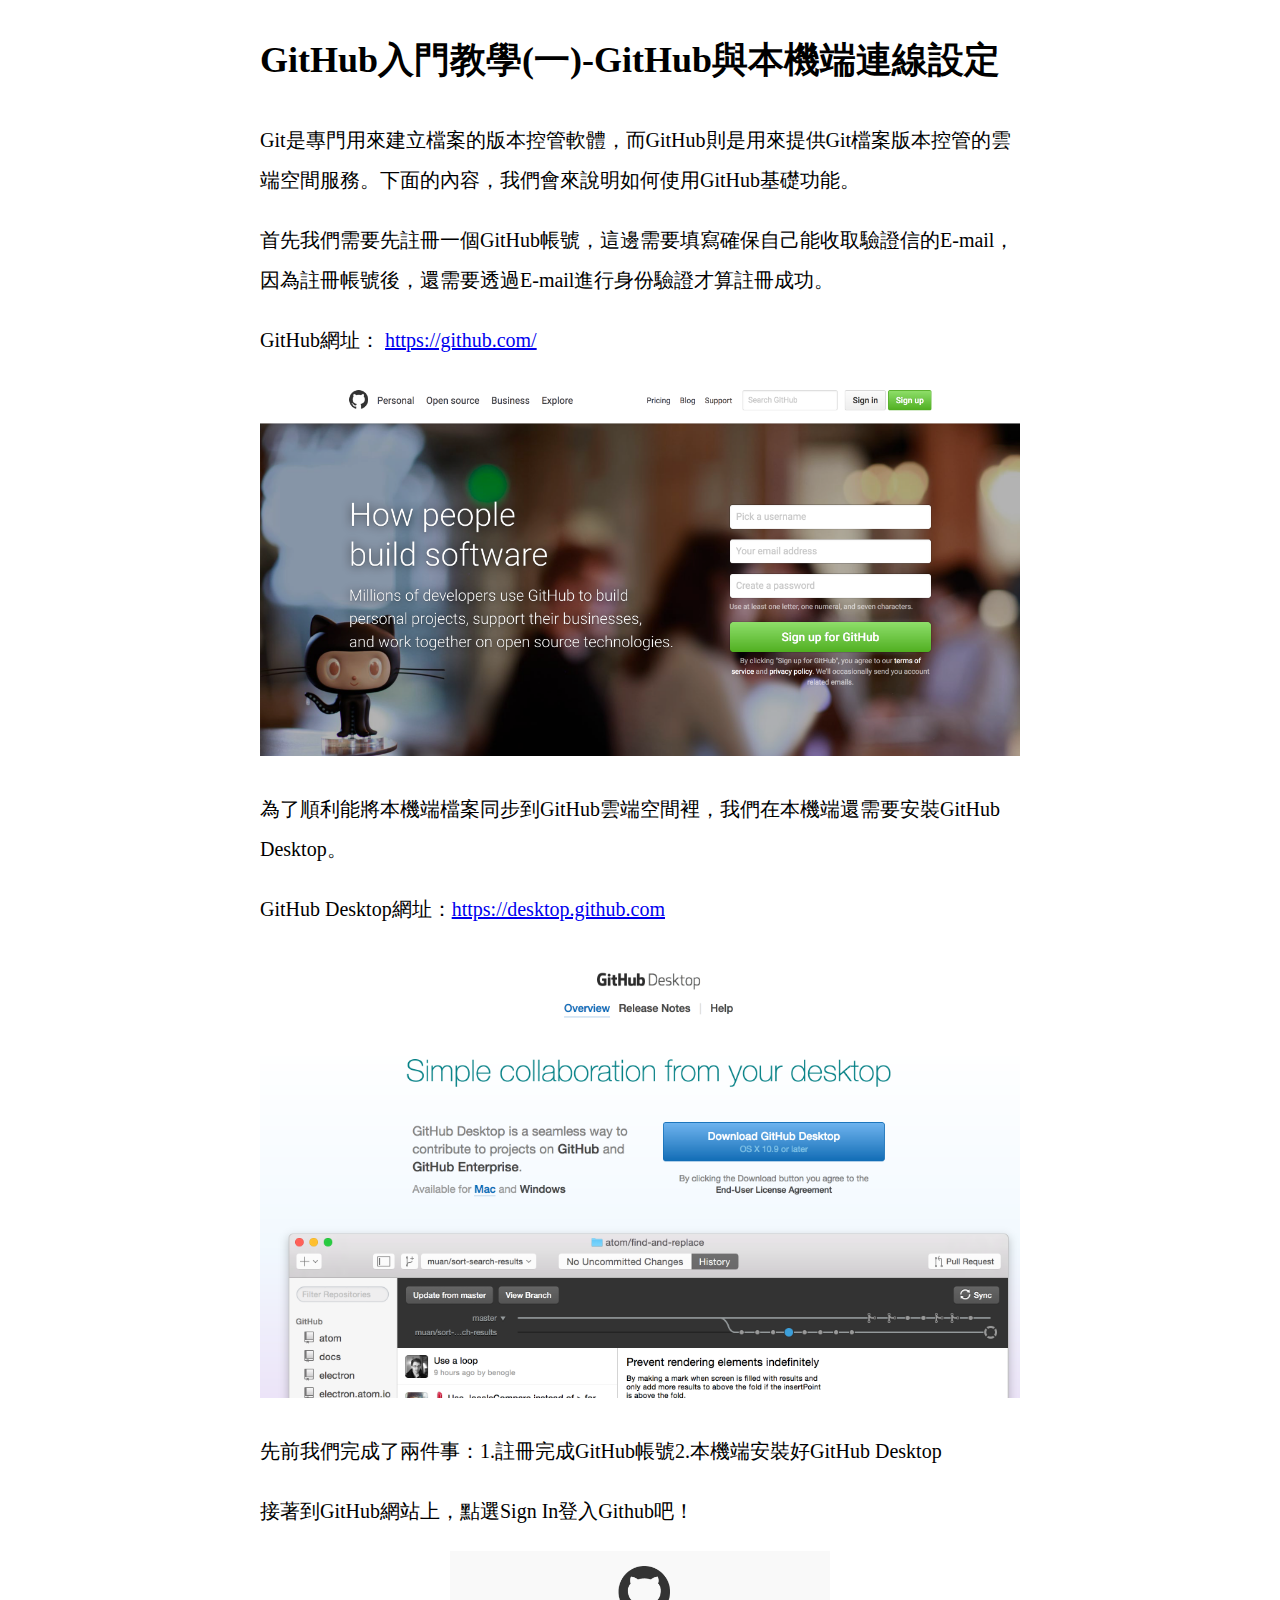
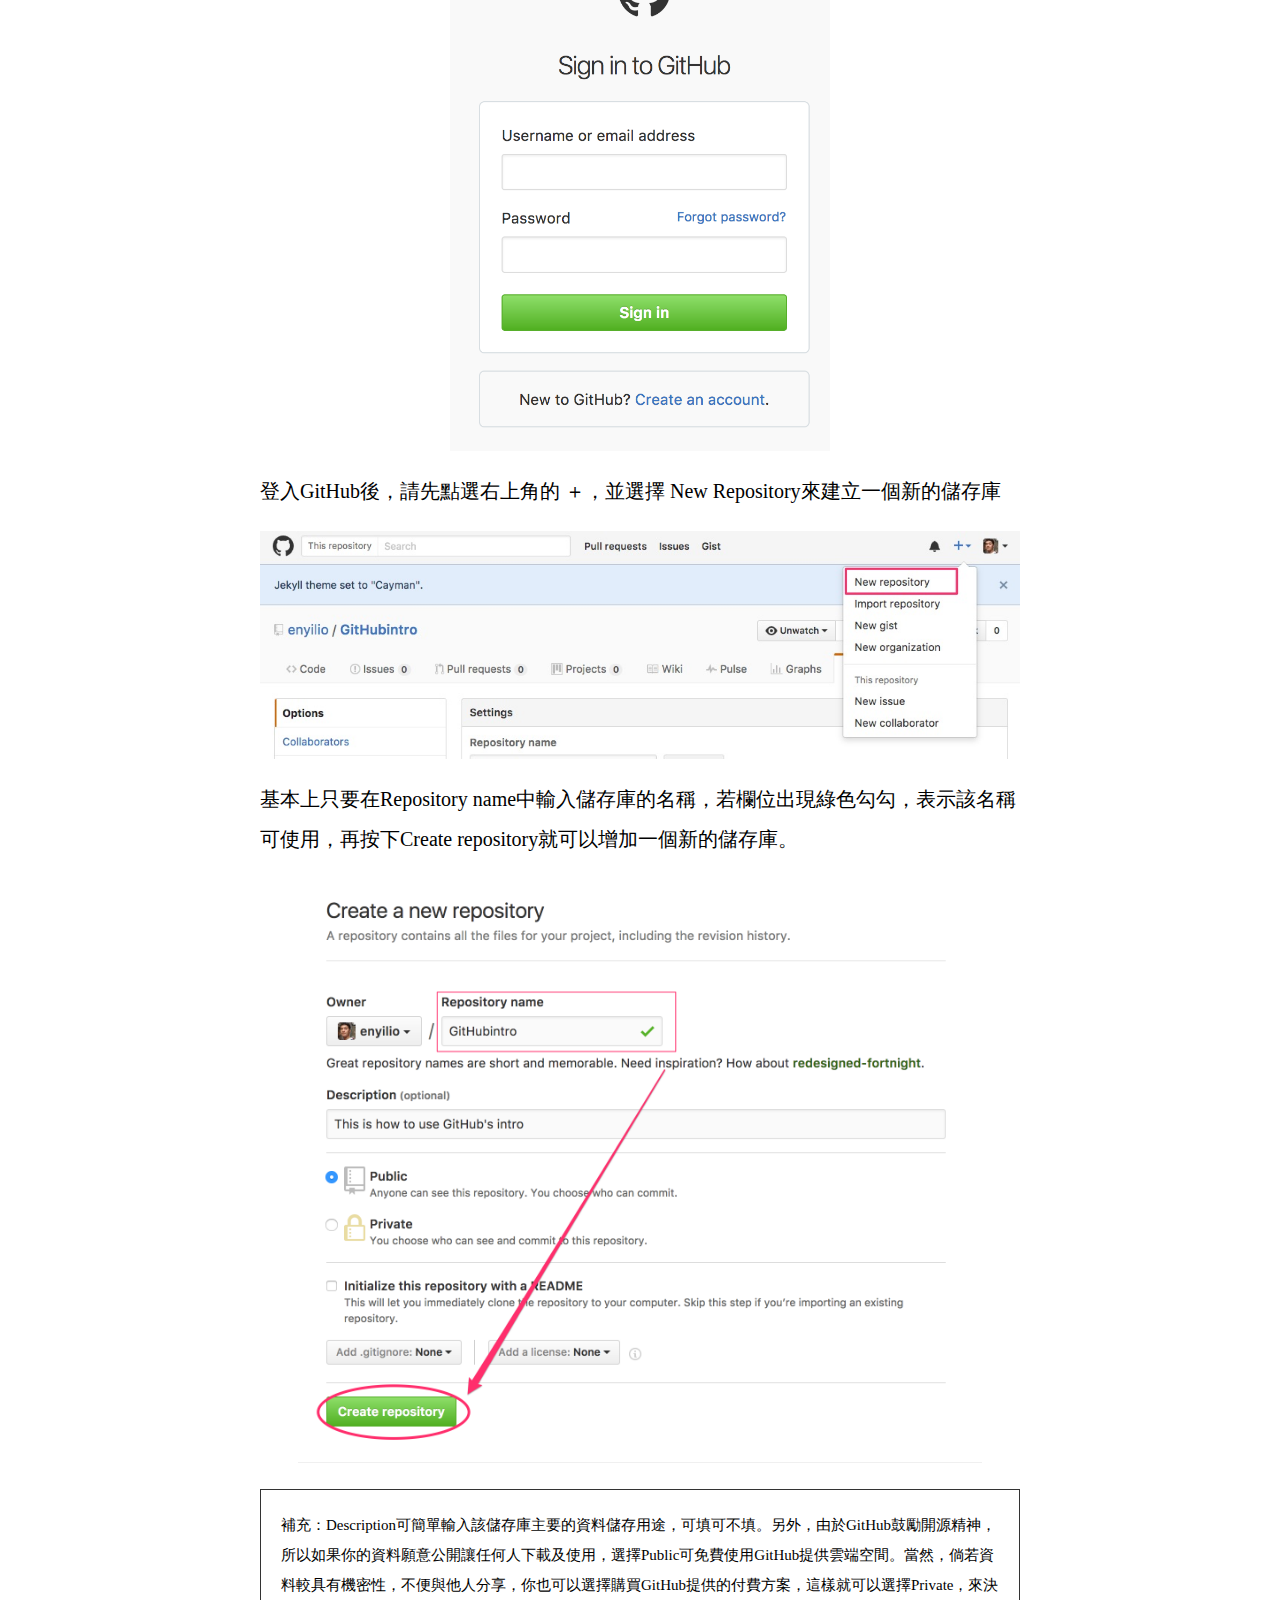
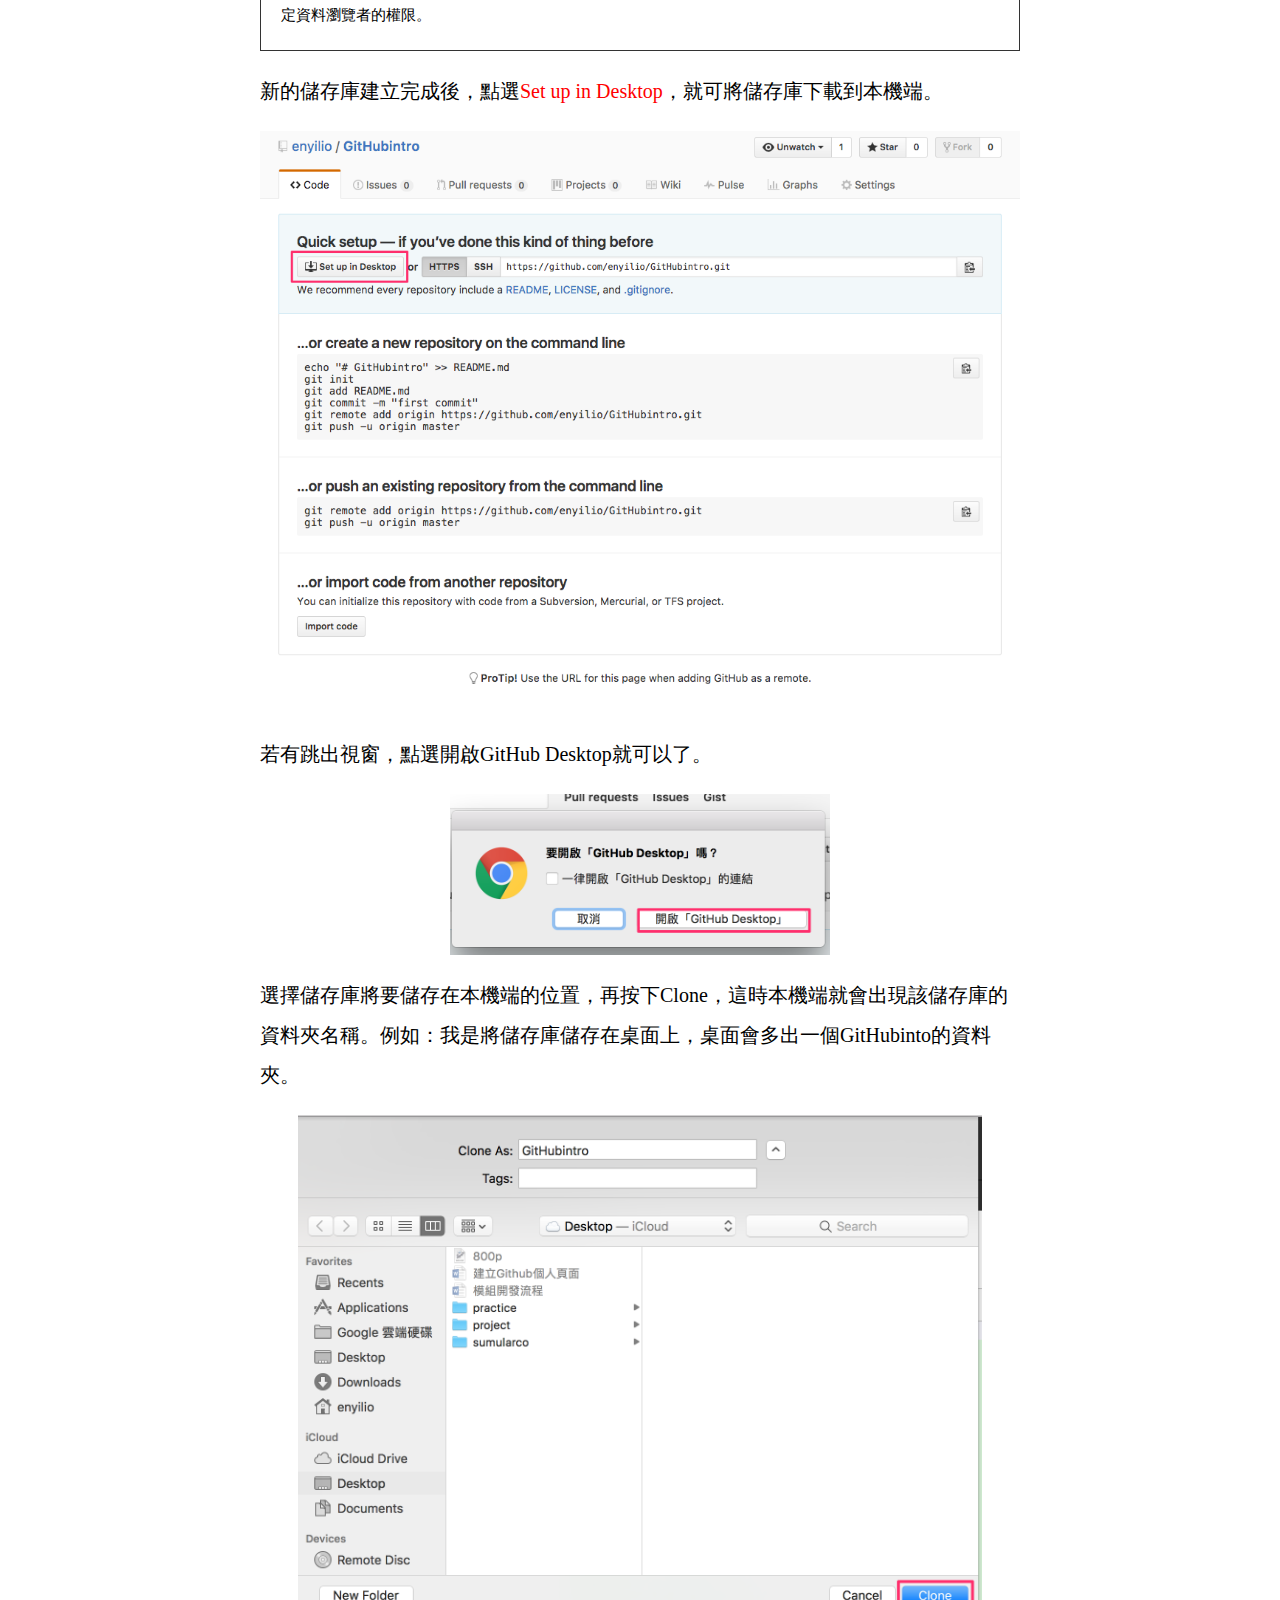
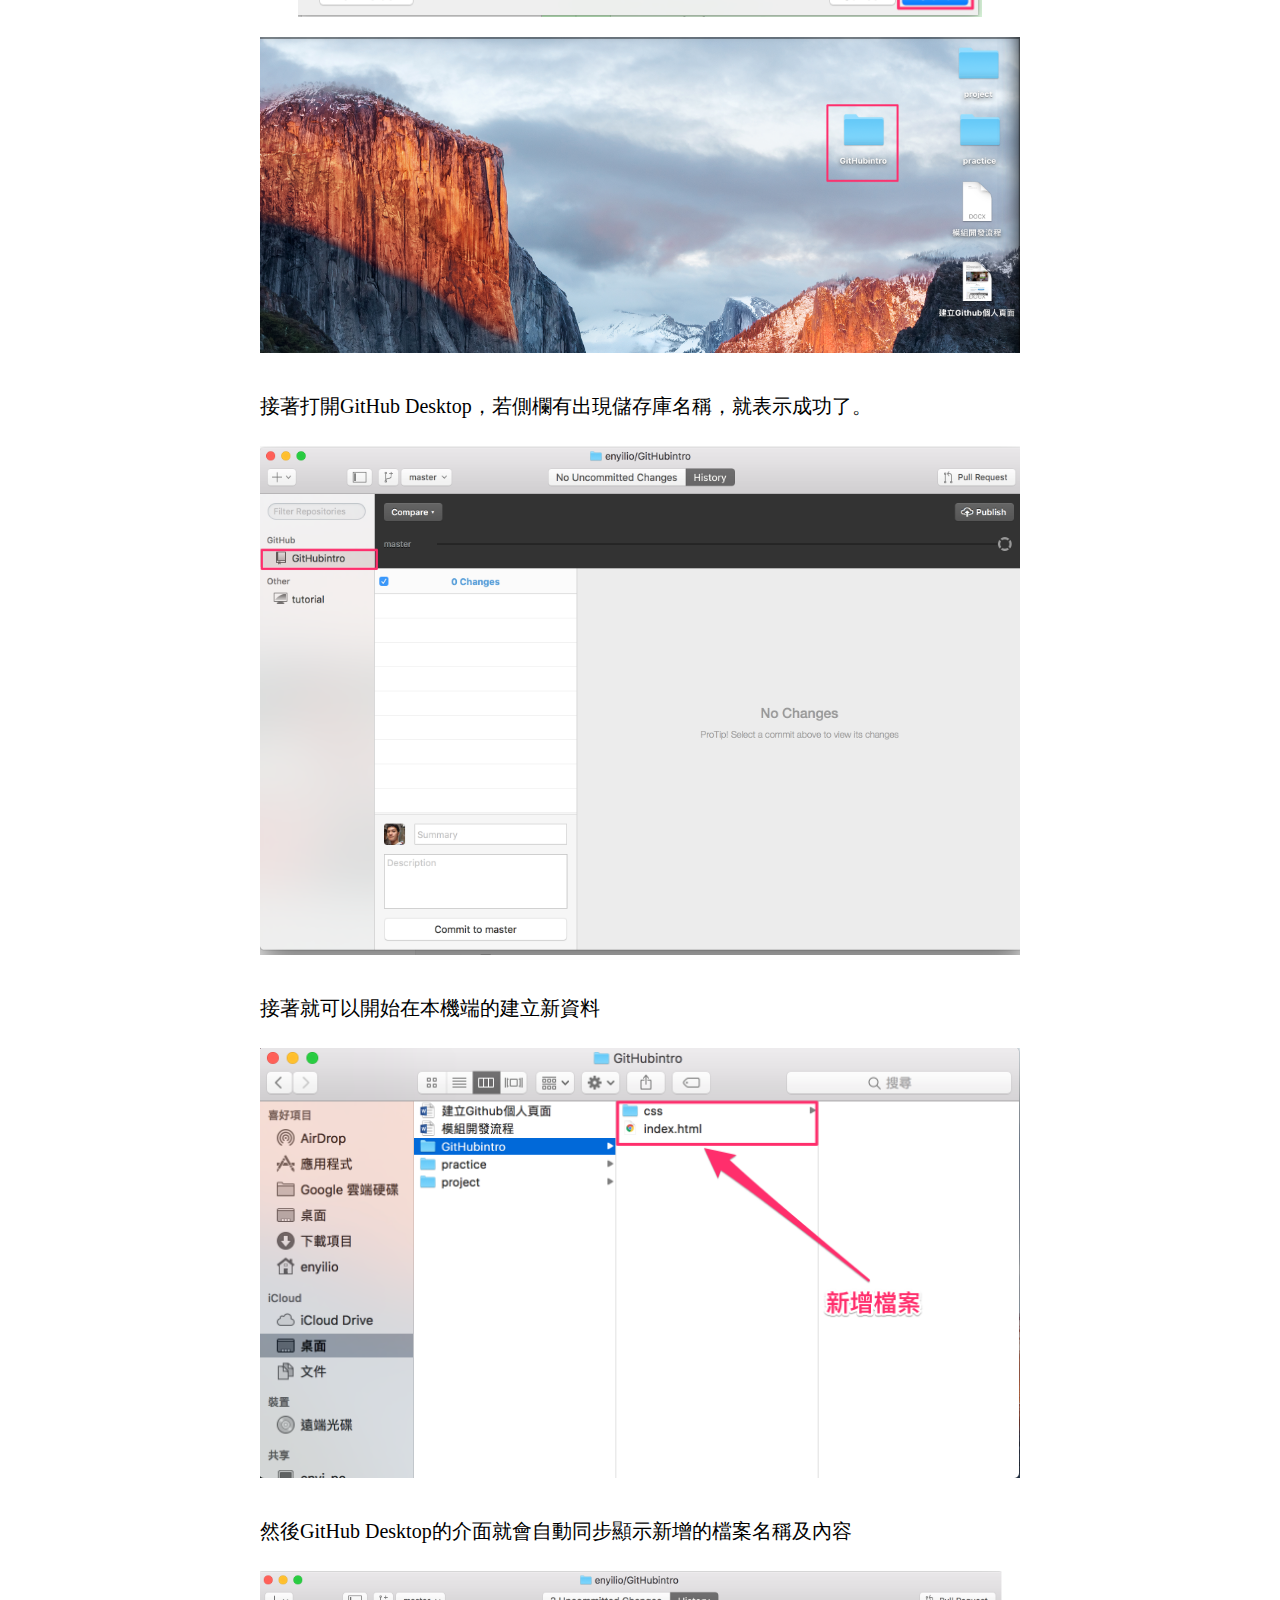
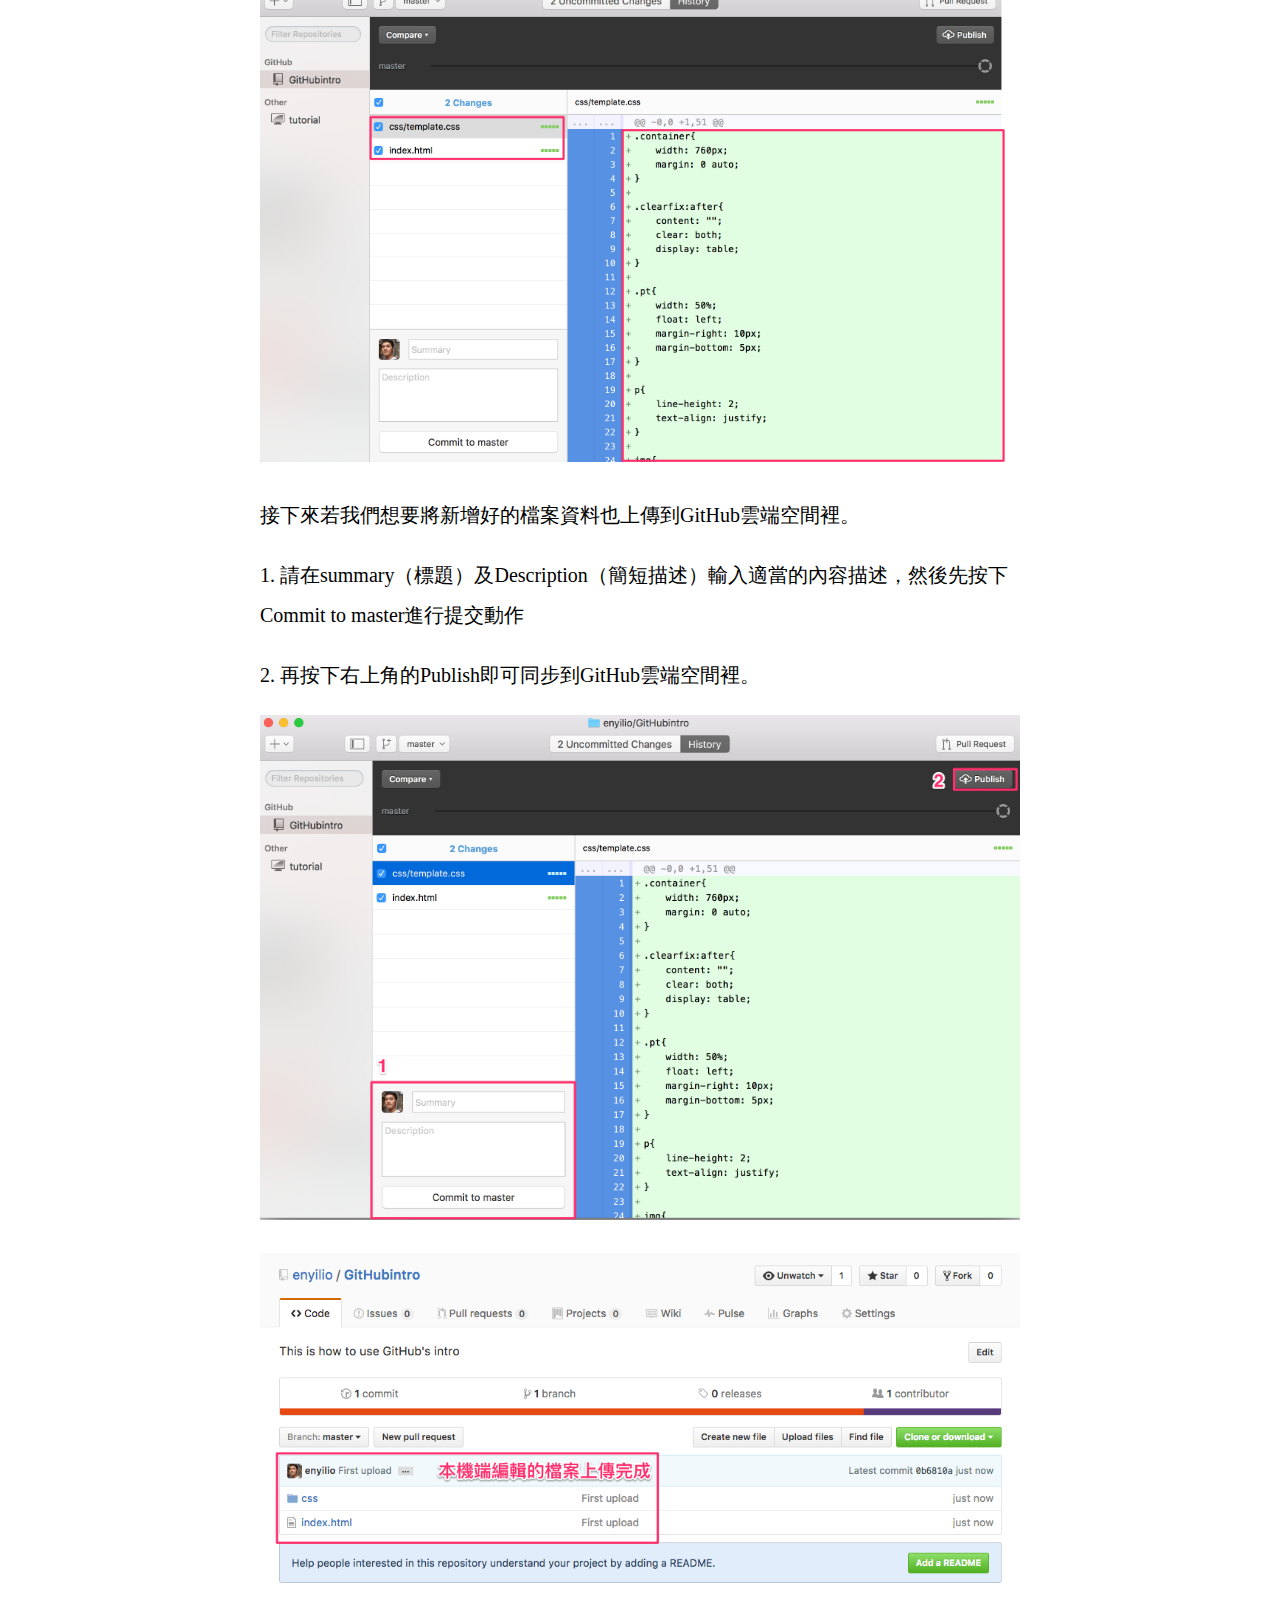
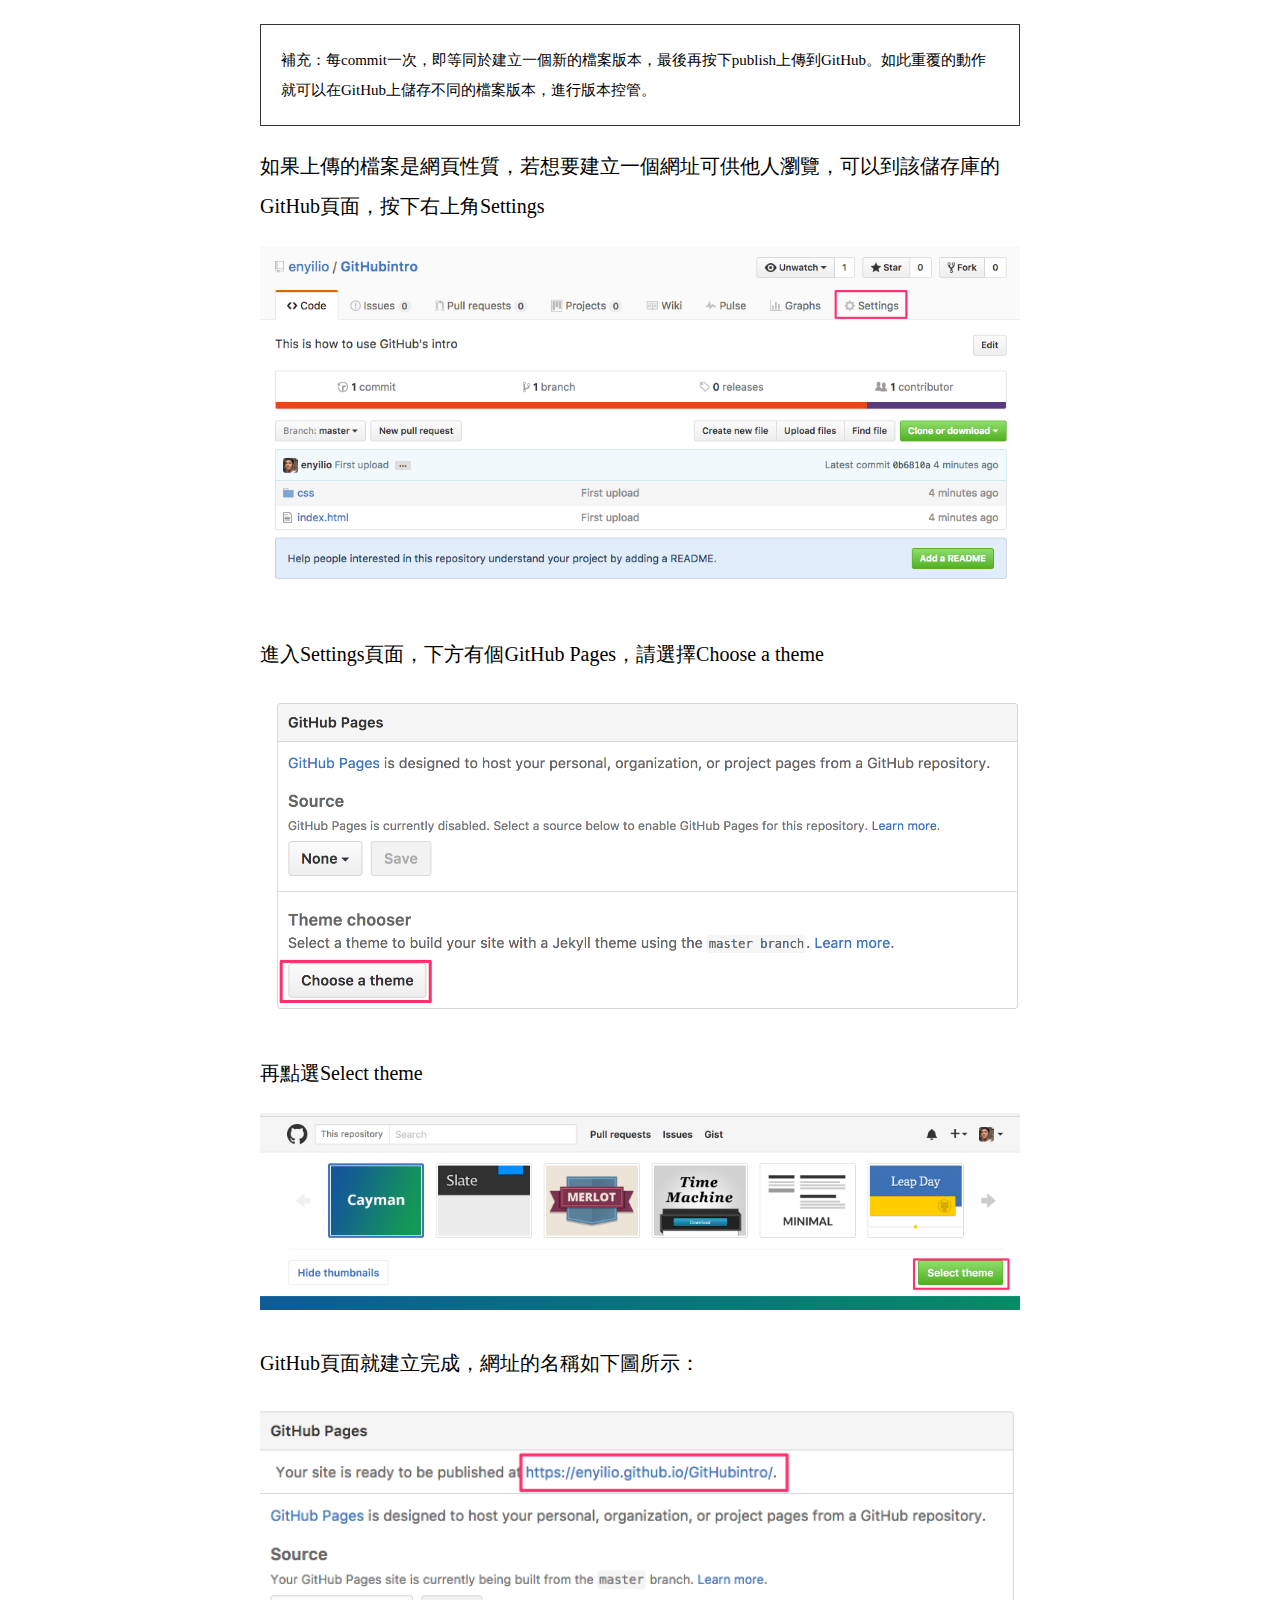
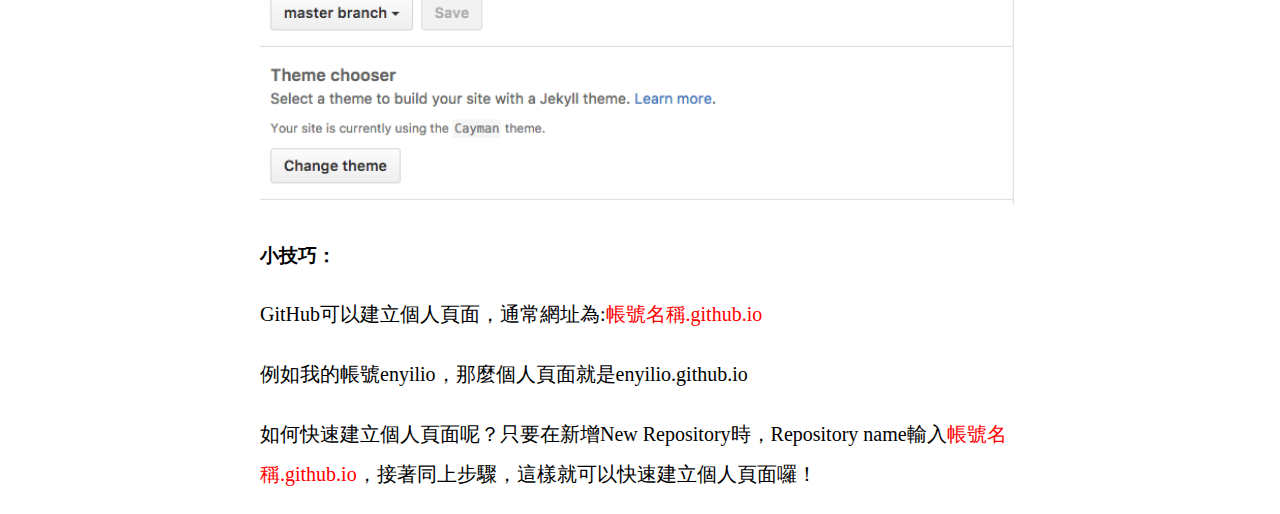
==== github1.html @ 4a9dd4bd "update image path" ====
<!DOCTYPE html>
<html lang="en">

<head>
    <meta charset="UTF-8">
    <title>GitHub入門教學(一)-GitHub與本機端連線設定</title>
    <link rel="stylesheet" href="css/template.css">
</head>

<body>
    <div class="container">
        <h1>GitHub入門教學(一)-GitHub與本機端連線設定</h1>
        <p>Git是專門用來建立檔案的版本控管軟體，而GitHub則是用來提供Git檔案版本控管的雲端空間服務。下面的內容，我們會來說明如何使用GitHub基礎功能。</p>
        <p>首先我們需要先註冊一個GitHub帳號，這邊需要填寫確保自己能收取驗證信的E-mail，因為註冊帳號後，還需要透過E-mail進行身份驗證才算註冊成功。</p>
        <p>GitHub網址：
            <a href="https://github.com" target="_blank">https://github.com/</a></p>
        <p><img src="images/github1/image001.png" alt=""></p>
        <p>為了順利能將本機端檔案同步到GitHub雲端空間裡，我們在本機端還需要安裝GitHub Desktop。</p>
        <p>GitHub Desktop網址：<a href="https://desktop.github.com" target="_blank">https://desktop.github.com</a></p>
        <p><img src="images/github1/image003.png" alt=""></p>
        <p>先前我們完成了兩件事：1.註冊完成GitHub帳號2.本機端安裝好GitHub Desktop</p>
        <p>接著到GitHub網站上，點選Sign In登入Github吧！</p>
        <p><img src="images/github1/image005.png" class="w50" alt=""></p>
        <p>登入GitHub後，請先點選右上角的 ＋，並選擇 New Repository來建立一個新的儲存庫</p>
        <p><img src="images/github1/image002.jpg" class="w90" alt=""></p>
        <p>基本上只要在Repository name中輸入儲存庫的名稱，若欄位出現綠色勾勾，表示該名稱可使用，再按下Create repository就可以增加一個新的儲存庫。</p>
        <p><img src="images/github1/image007.png" class="w70" alt=""></p>
        <p class="helps">補充：Description可簡單輸入該儲存庫主要的資料儲存用途，可填可不填。另外，由於GitHub鼓勵開源精神，所以如果你的資料願意公開讓任何人下載及使用，選擇Public可免費使用GitHub提供雲端空間。當然，倘若資料較具有機密性，不便與他人分享，你也可以選擇購買GitHub提供的付費方案，這樣就可以選擇Private，來決定資料瀏覽者的權限。</p>
        <p>新的儲存庫建立完成後，點選<span class="red">Set up in Desktop</span>，就可將儲存庫下載到本機端。</p>
        <p><img src="images/github1/image009.png" alt=""></p>
        <p>若有跳出視窗，點選開啟GitHub Desktop就可以了。</p>
        <p><img src="images/github1/image011.png" class="w50" alt=""></p>
        <p>選擇儲存庫將要儲存在本機端的位置，再按下Clone，這時本機端就會出現該儲存庫的資料夾名稱。例如：我是將儲存庫儲存在桌面上，桌面會多出一個GitHubinto的資料夾。</p>
        <p><img src="images/github1/image013.png" class="w70" alt=""></p>
        <p><img src="images/github1/image015.png" alt=""></p>
        <p>接著打開GitHub Desktop，若側欄有出現儲存庫名稱，就表示成功了。</p>
        <p><img src="images/github1/image017.png" alt=""></p>
        <p>接著就可以開始在本機端的建立新資料</p>
        <p><img src="images/github1/image019.png" alt=""></p>
        <p>然後GitHub Desktop的介面就會自動同步顯示新增的檔案名稱及內容</p>
        <p><img src="images/github1/image021.png" alt=""></p>
        <p>接下來若我們想要將新增好的檔案資料也上傳到GitHub雲端空間裡。</p>
        <p>1. 請在summary（標題）及Description（簡短描述）輸入適當的內容描述，然後先按下Commit to master進行提交動作</p>
        <p>2. 再按下右上角的Publish即可同步到GitHub雲端空間裡。</p>
        <p><img src="images/github1/image023.png" alt=""></p>
        <p><img src="images/github1/image025.png" alt=""></p>
        <p class="plugs">補充：每commit一次，即等同於建立一個新的檔案版本，最後再按下publish上傳到GitHub。如此重覆的動作就可以在GitHub上儲存不同的檔案版本，進行版本控管。</p>
        <p>如果上傳的檔案是網頁性質，若想要建立一個網址可供他人瀏覽，可以到該儲存庫的GitHub頁面，按下右上角Settings</p>
        <p><img src="images/github1/image027.png" alt=""></p>
        <p>進入Settings頁面，下方有個GitHub Pages，請選擇Choose a theme</p>
        <p><img src="images/github1/image029.png" alt=""></p>
        <p>再點選Select theme</p>
        <p><img src="images/github1/image031.png" alt=""></p>
        <p>GitHub頁面就建立完成，網址的名稱如下圖所示：</p>
        <p><img src="images/github1/image033.png" alt=""></p>
        <h3>小技巧：</h3>
        <p>GitHub可以建立個人頁面，通常網址為:<span class="red">帳號名稱.github.io</span></p>
        <p>例如我的帳號enyilio，那麼個人頁面就是enyilio.github.io</p>
        <p>如何快速建立個人頁面呢？只要在新增New Repository時，Repository name輸入<span class="red">帳號名稱.github.io</span>，接著同上步驟，這樣就可以快速建立個人頁面囉！</p>
    </div>
</body>

</html>
---- css/template.css ----
*{
	line-height: 2;
	font-family: 微軟雅黑體,黑體,微軟正黑體;
}

p{
	font-size: 20px;
}

h1{
	font-size: 36px;
}

.container{
	width: 760px;
	margin: 0 auto;
}

img{
	width: 100%;
}


.red{
	color: red;
}

.w50{
	width: 50%;
	display: block;
	margin: auto;
}



.w90{
	
	display: block;
	margin: auto;
}


.w70{
	width: 90%;
	display: block;
	margin: auto;
}

.plugs,.helps{
	font-size: 15px;
	padding: 20px;
	border: 1px solid #333;

}
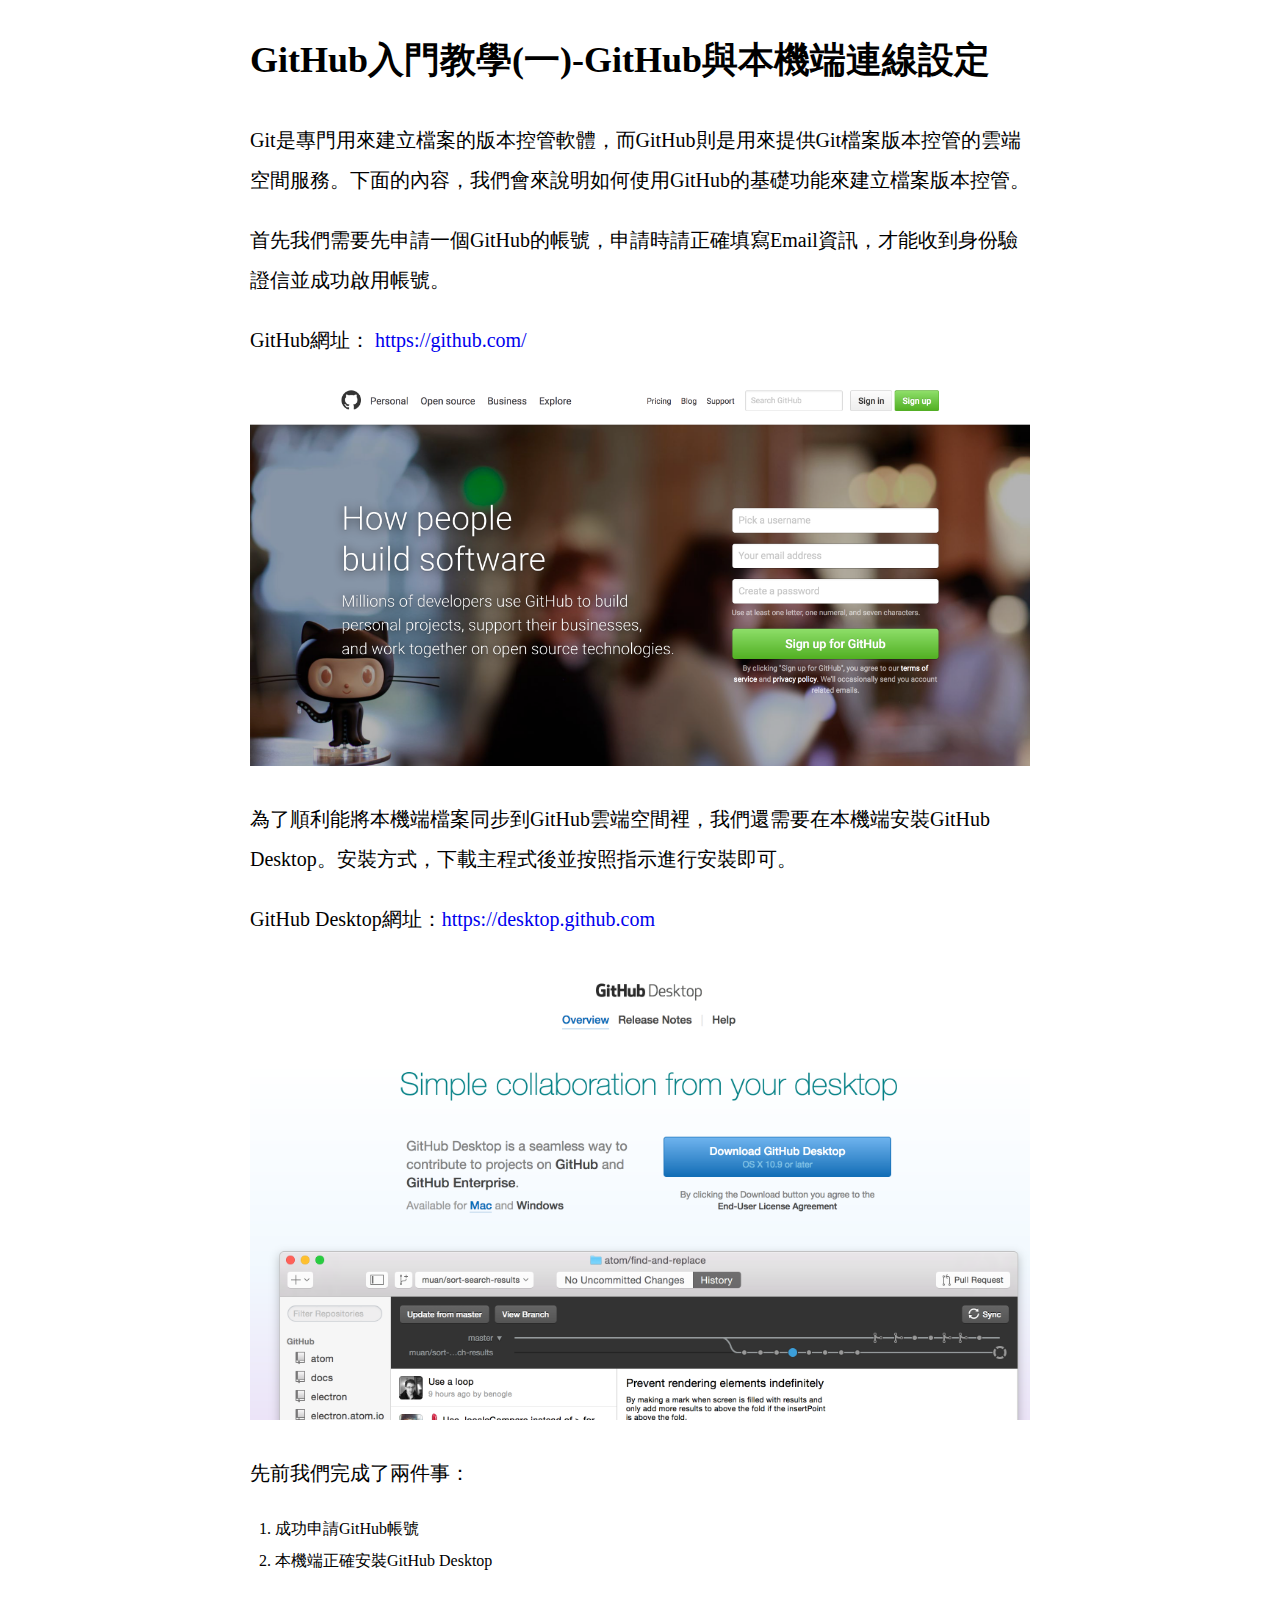
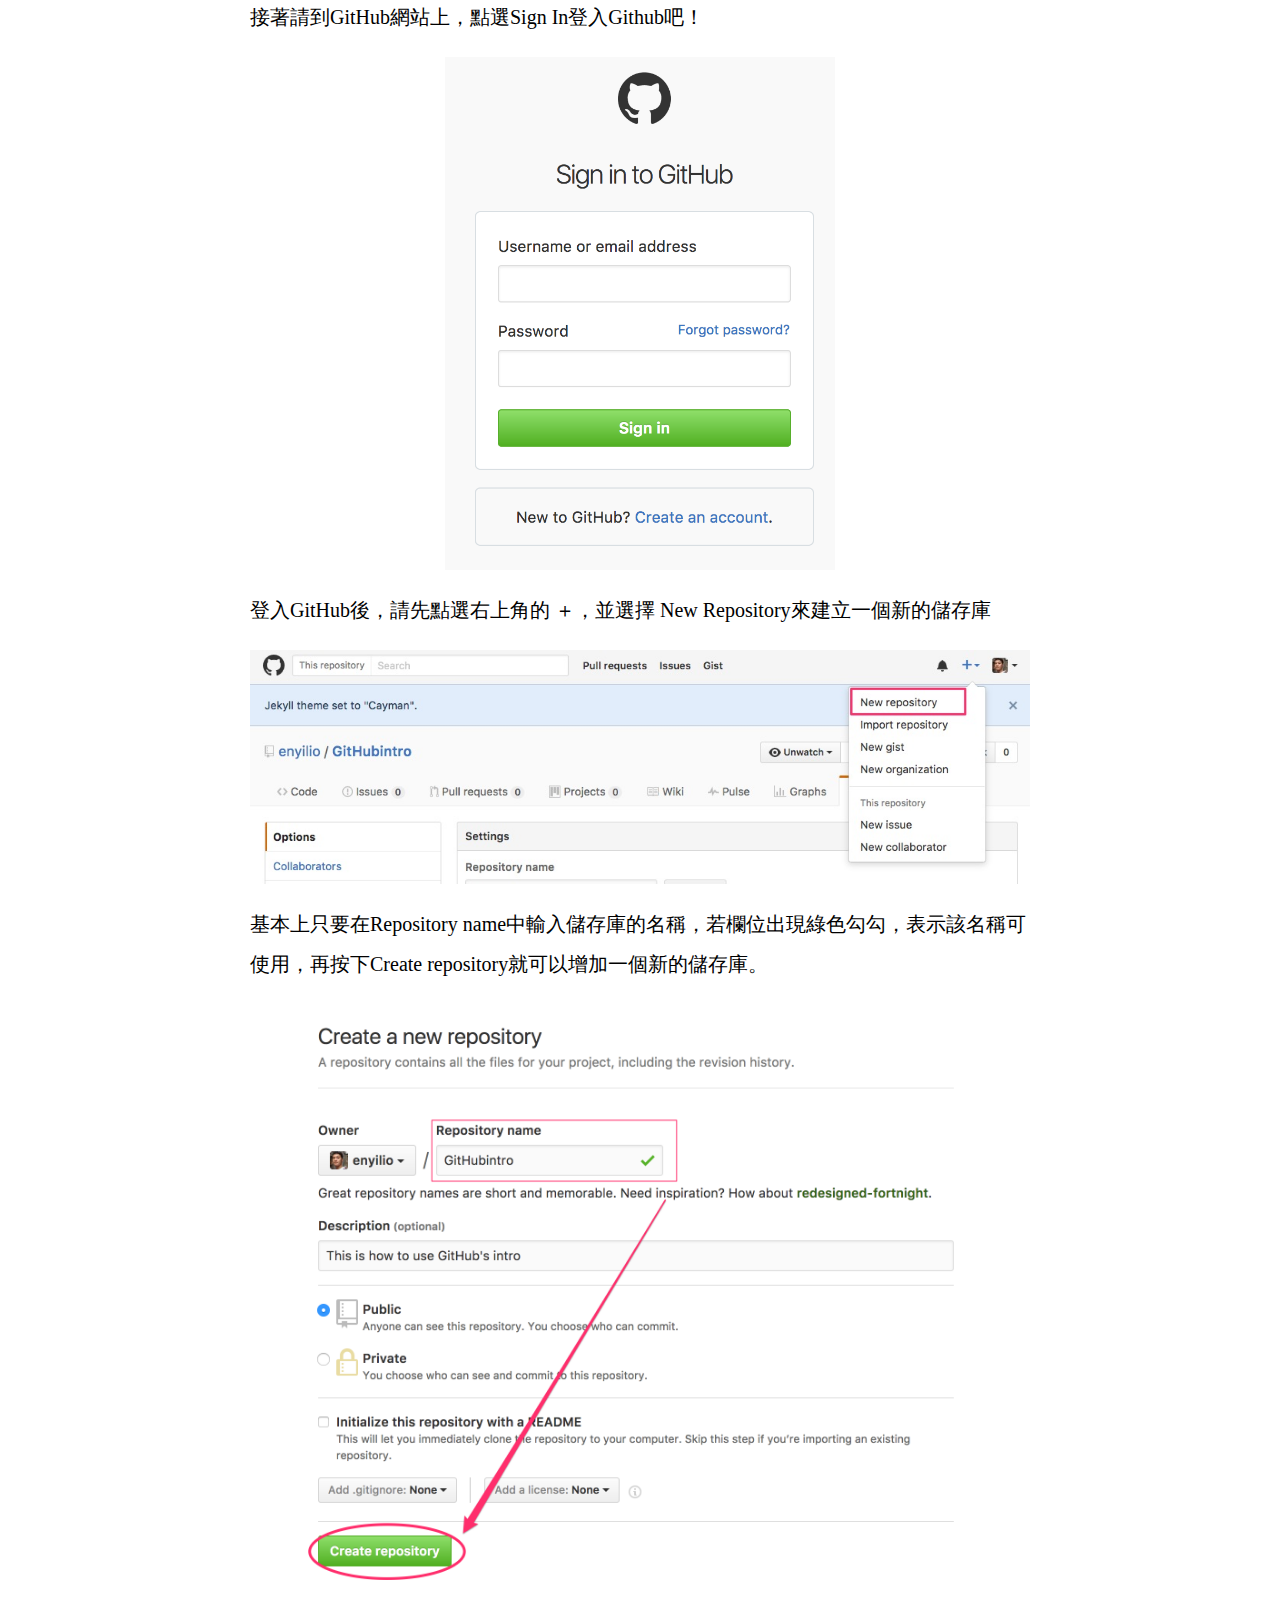
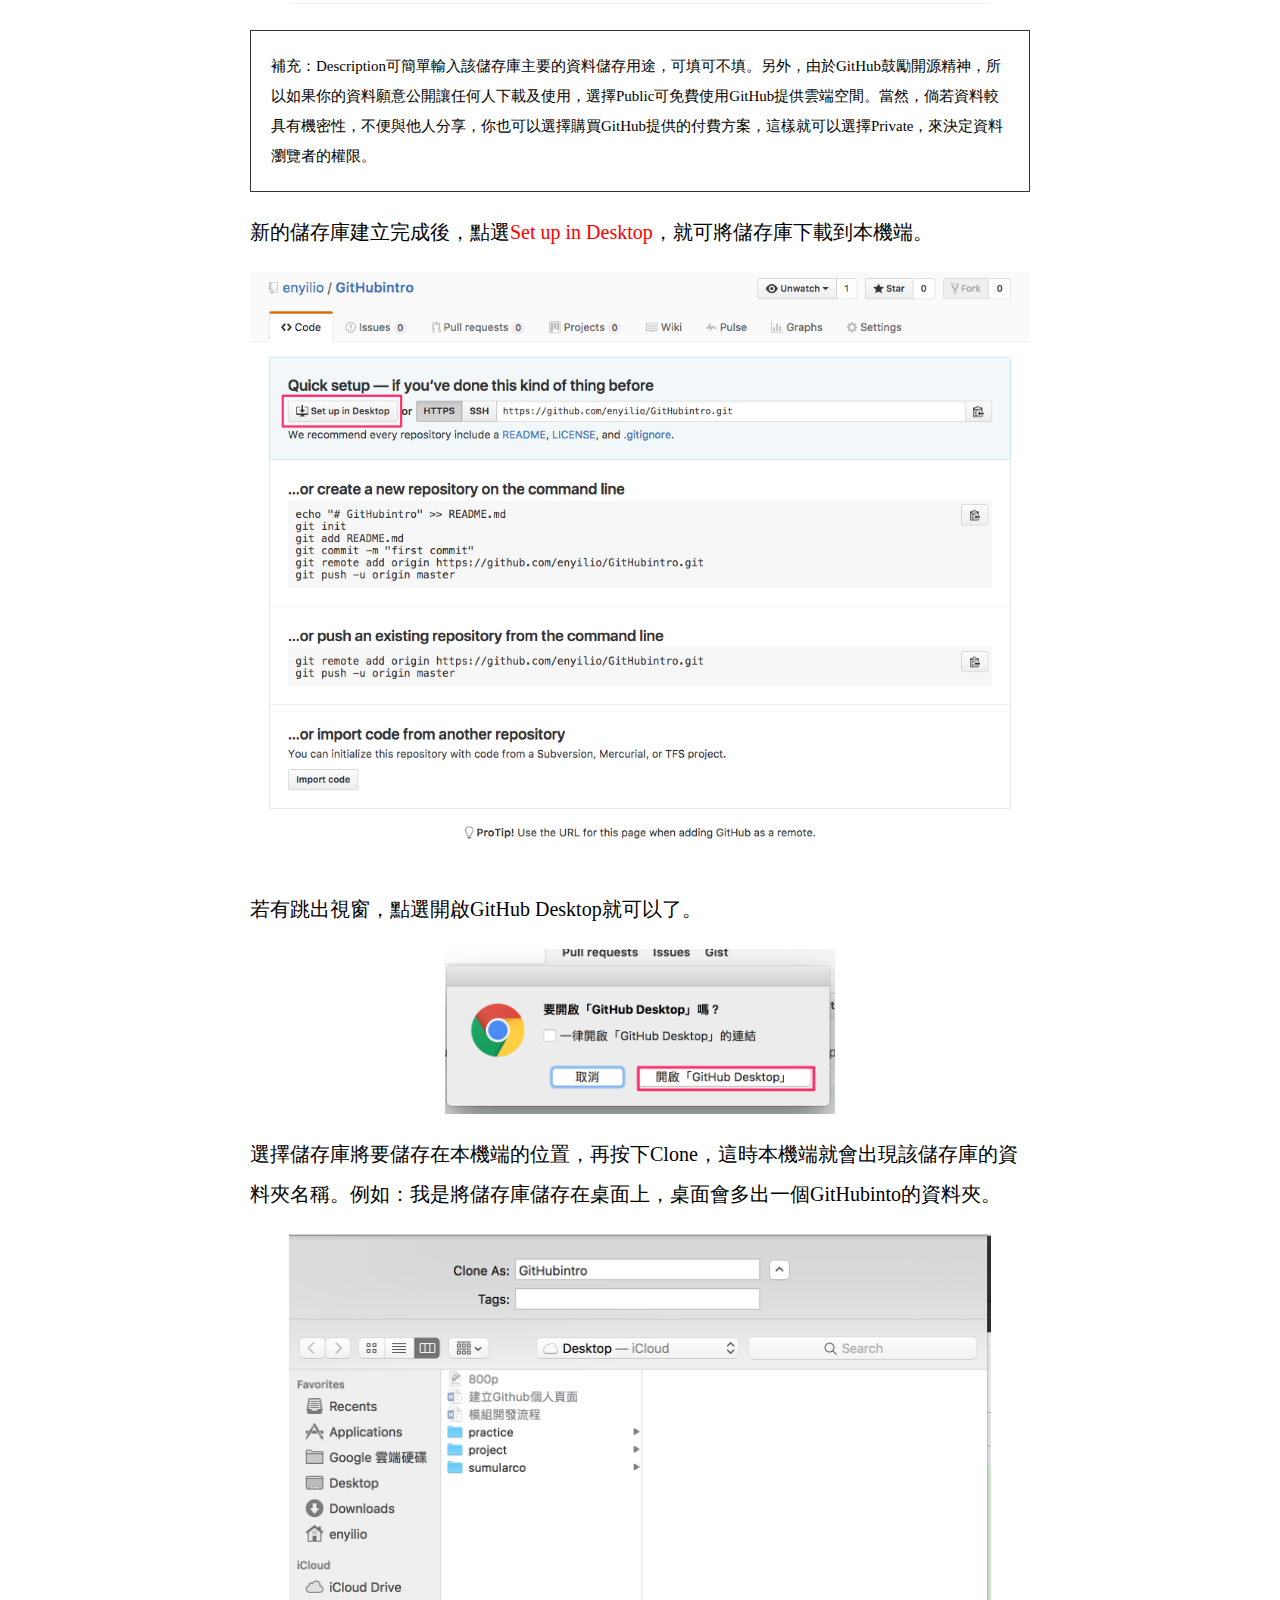
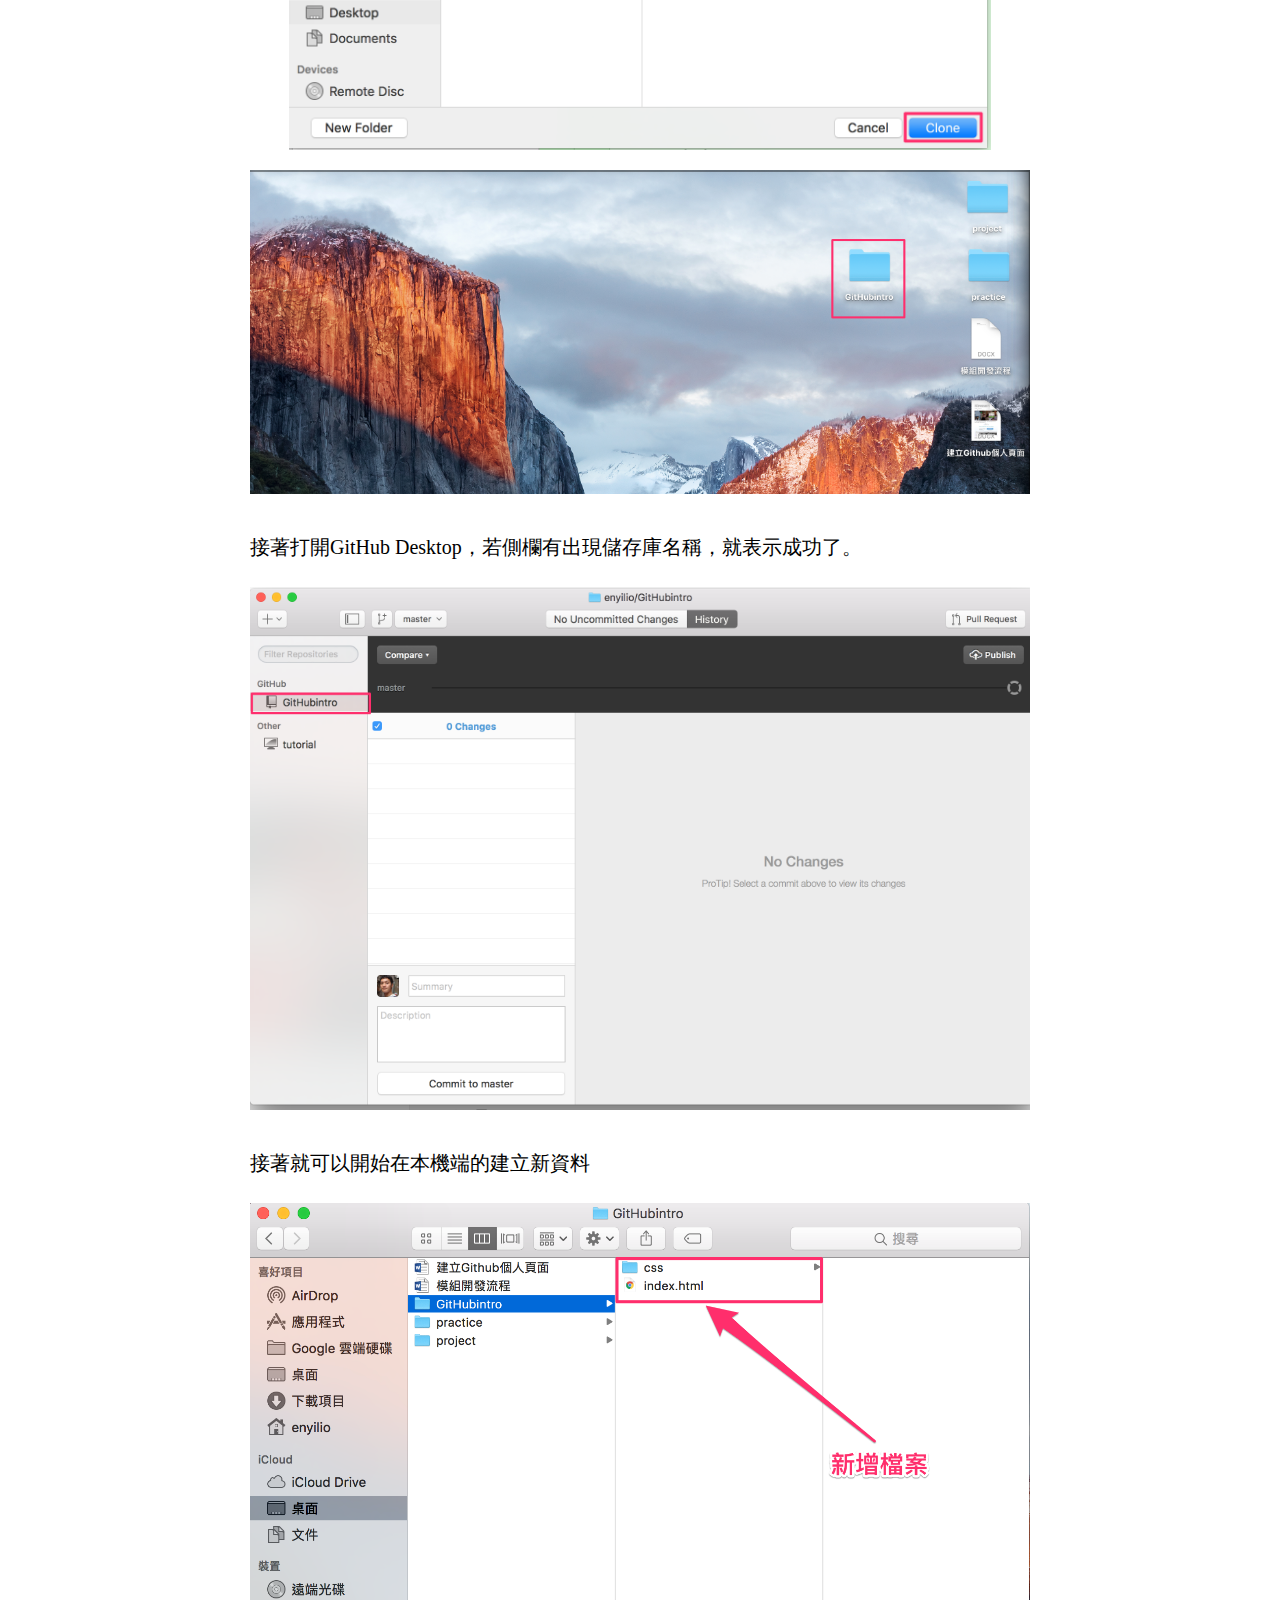
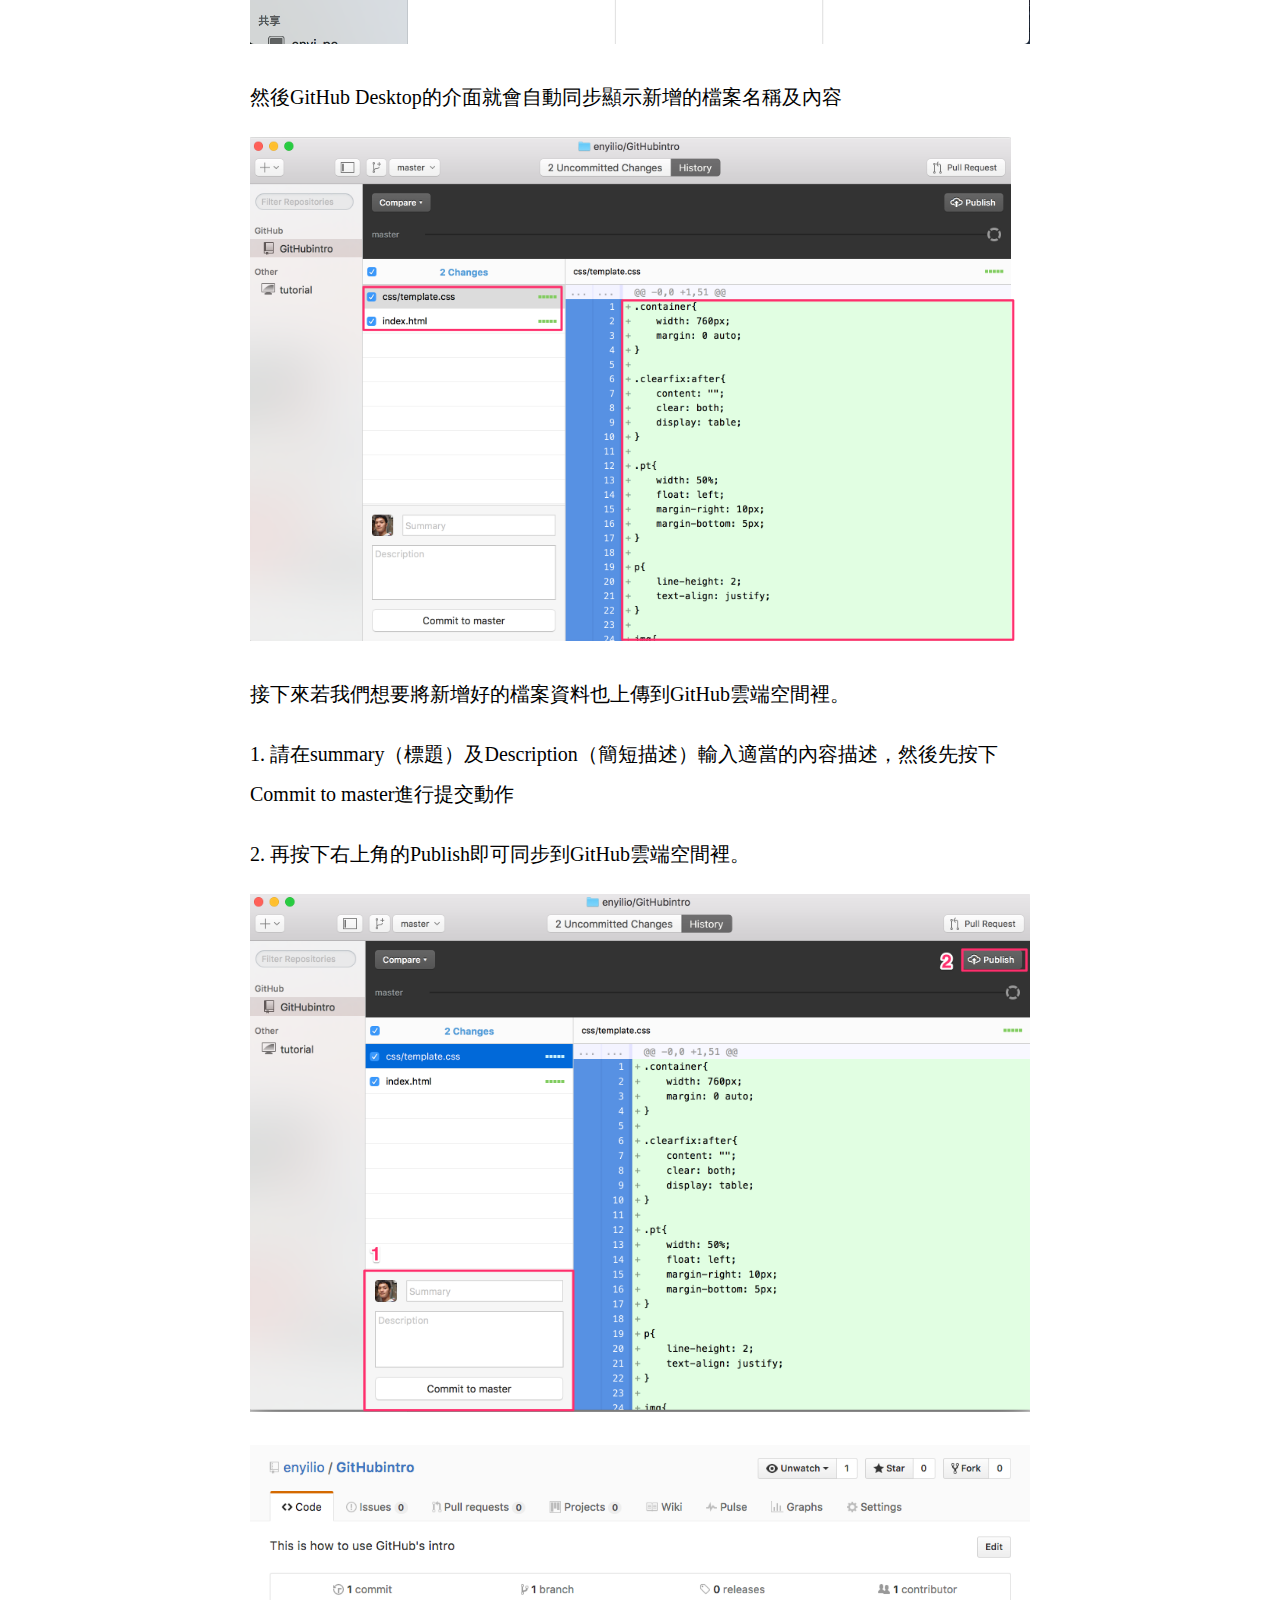
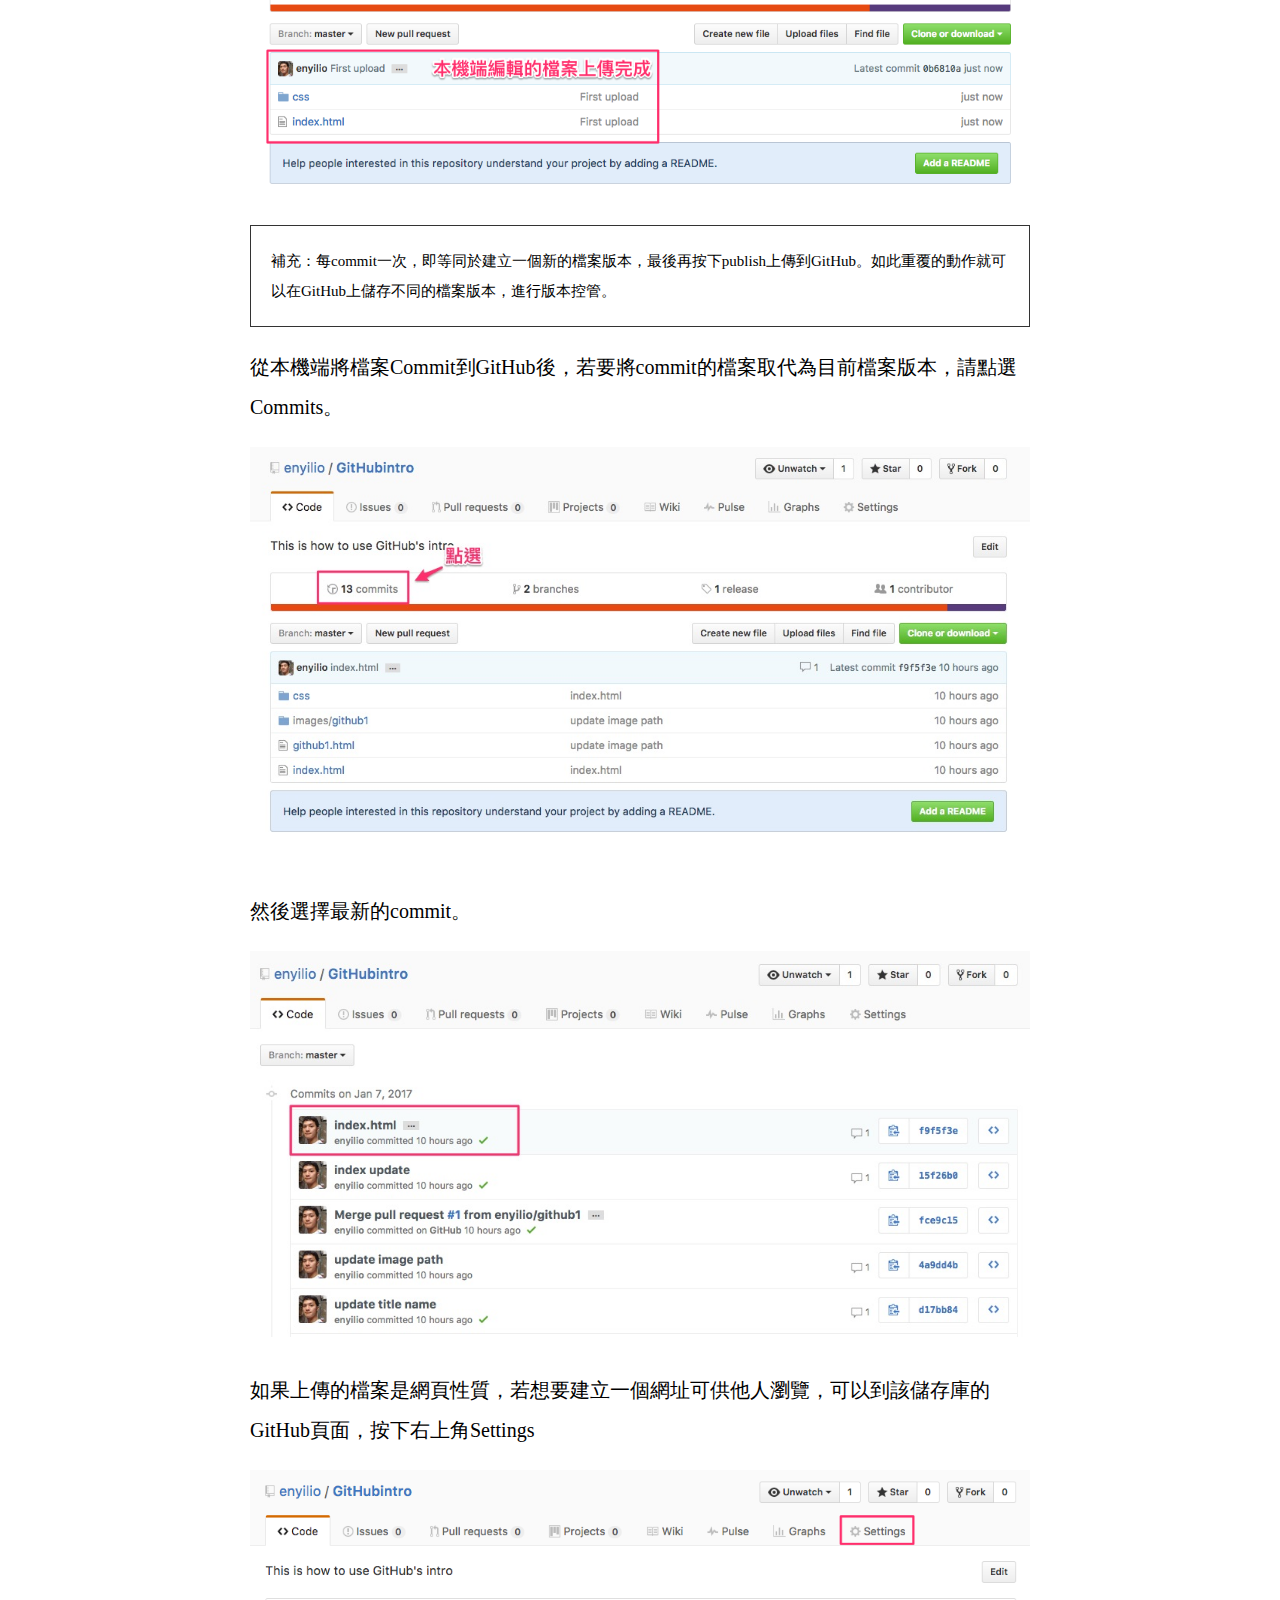
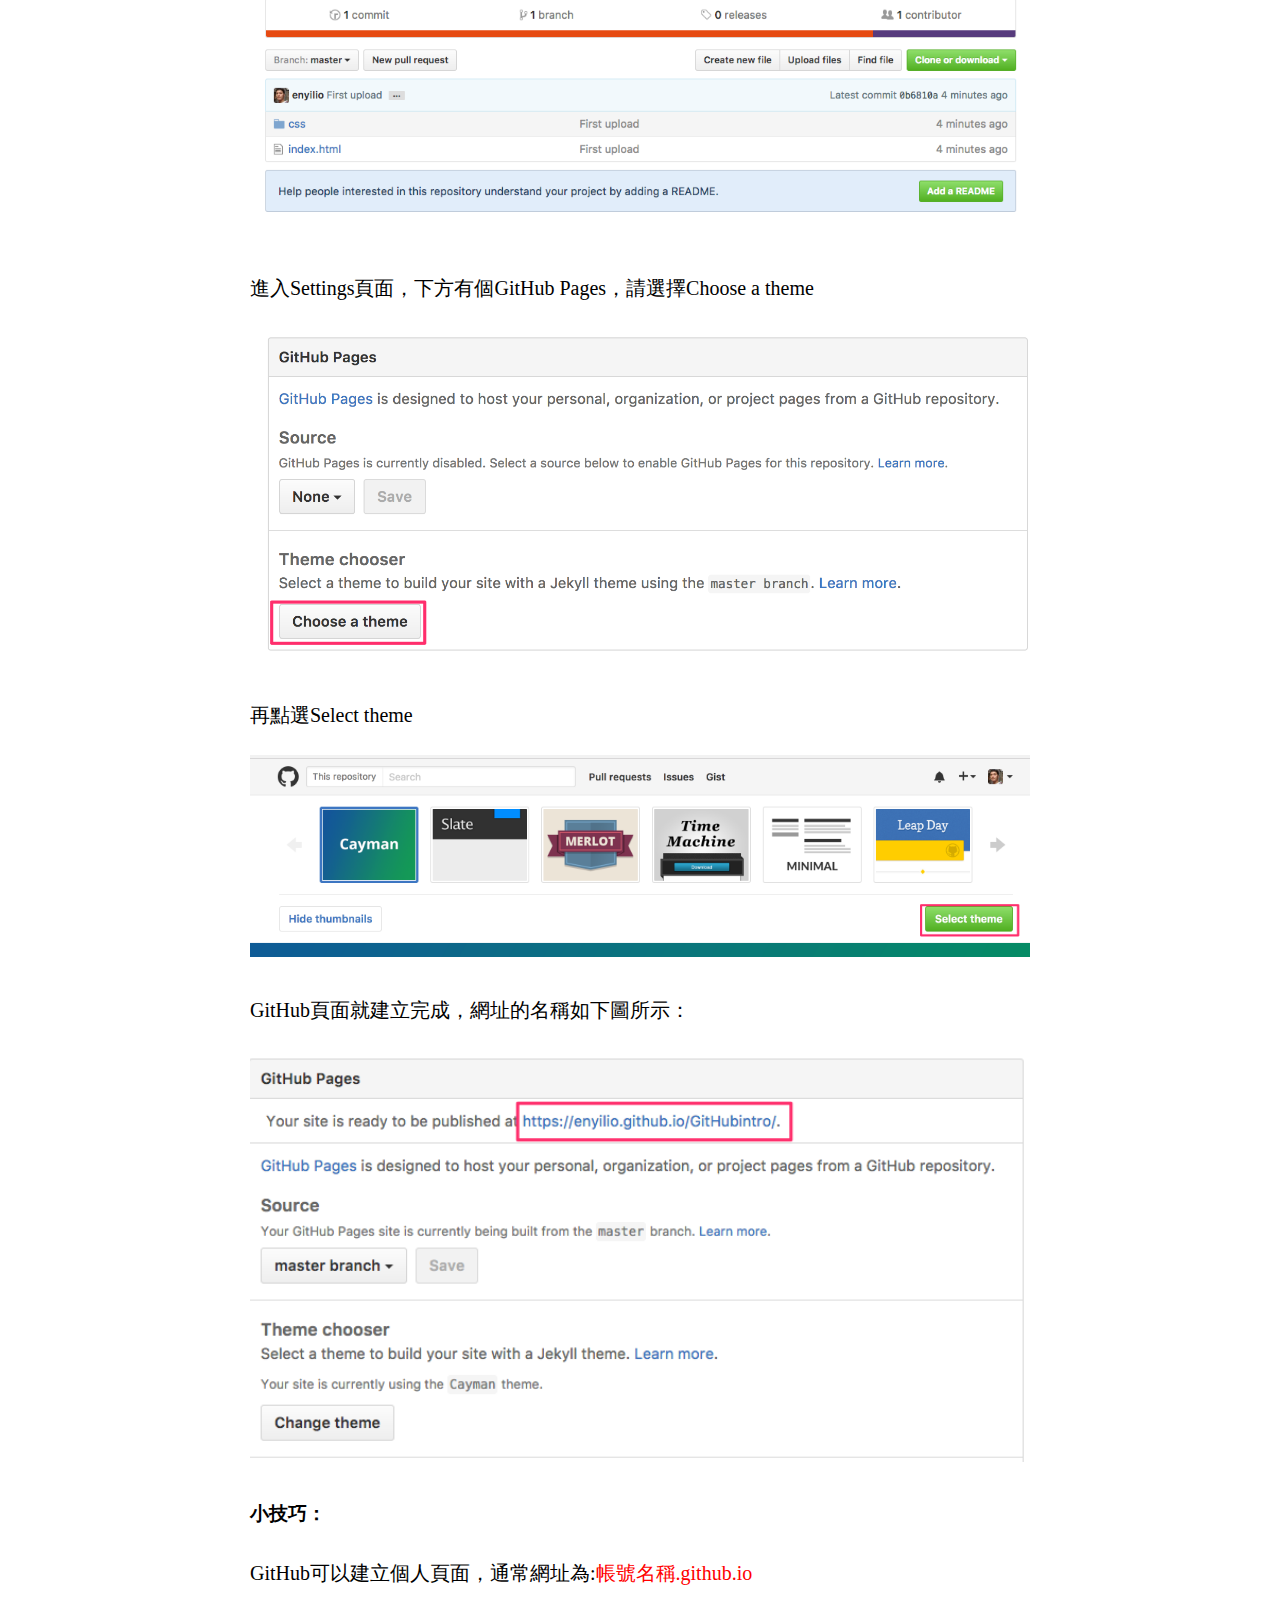
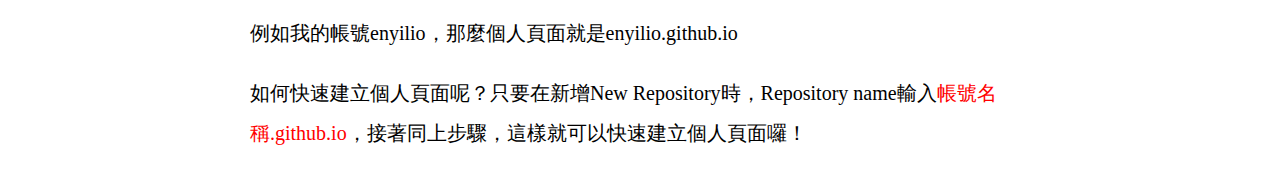
==== commit 0e796d65: "edit content" ====
--- a/github1.html
+++ b/github1.html
@@ -10,16 +10,21 @@
 <body>
     <div class="container">
         <h1>GitHub入門教學(一)-GitHub與本機端連線設定</h1>
-        <p>Git是專門用來建立檔案的版本控管軟體，而GitHub則是用來提供Git檔案版本控管的雲端空間服務。下面的內容，我們會來說明如何使用GitHub基礎功能。</p>
-        <p>首先我們需要先註冊一個GitHub帳號，這邊需要填寫確保自己能收取驗證信的E-mail，因為註冊帳號後，還需要透過E-mail進行身份驗證才算註冊成功。</p>
+        <p>Git是專門用來建立檔案的版本控管軟體，而GitHub則是用來提供Git檔案版本控管的雲端空間服務。下面的內容，我們會來說明如何使用GitHub的基礎功能來建立檔案版本控管。</p>
+        <p>首先我們需要先申請一個GitHub的帳號，申請時請正確填寫Email資訊，才能收到身份驗證信並成功啟用帳號。</p>
         <p>GitHub網址：
             <a href="https://github.com" target="_blank">https://github.com/</a></p>
         <p><img src="images/github1/image001.png" alt=""></p>
-        <p>為了順利能將本機端檔案同步到GitHub雲端空間裡，我們在本機端還需要安裝GitHub Desktop。</p>
+        <p>為了順利能將本機端檔案同步到GitHub雲端空間裡，我們還需要在本機端安裝GitHub Desktop。安裝方式，下載主程式後並按照指示進行安裝即可。</p>
         <p>GitHub Desktop網址：<a href="https://desktop.github.com" target="_blank">https://desktop.github.com</a></p>
         <p><img src="images/github1/image003.png" alt=""></p>
-        <p>先前我們完成了兩件事：1.註冊完成GitHub帳號2.本機端安裝好GitHub Desktop</p>
-        <p>接著到GitHub網站上，點選Sign In登入Github吧！</p>
+        <p>先前我們完成了兩件事：
+            <ol>
+                <li>成功申請GitHub帳號</li>
+                <li>本機端正確安裝GitHub Desktop</li>
+            </ol>
+        </p>
+        <p>接著請到GitHub網站上，點選Sign In登入Github吧！</p>
         <p><img src="images/github1/image005.png" class="w50" alt=""></p>
         <p>登入GitHub後，請先點選右上角的 ＋，並選擇 New Repository來建立一個新的儲存庫</p>
         <p><img src="images/github1/image002.jpg" class="w90" alt=""></p>
@@ -45,6 +50,10 @@
         <p><img src="images/github1/image023.png" alt=""></p>
         <p><img src="images/github1/image025.png" alt=""></p>
         <p class="plugs">補充：每commit一次，即等同於建立一個新的檔案版本，最後再按下publish上傳到GitHub。如此重覆的動作就可以在GitHub上儲存不同的檔案版本，進行版本控管。</p>
+        <p>從本機端將檔案Commit到GitHub後，若要將commit的檔案取代為目前檔案版本，請點選Commits。</p>
+        <p><img src="images/github1/image034.jpg" alt=""></p>
+        <p>然後選擇最新的commit。</p>
+        <p><img src="images/github1/image035.jpg" alt=""></p>
         <p>如果上傳的檔案是網頁性質，若想要建立一個網址可供他人瀏覽，可以到該儲存庫的GitHub頁面，按下右上角Settings</p>
         <p><img src="images/github1/image027.png" alt=""></p>
         <p>進入Settings頁面，下方有個GitHub Pages，請選擇Choose a theme</p>
--- a/css/template.css
+++ b/css/template.css
@@ -12,7 +12,7 @@
 }
 
 .container{
-	width: 760px;
+	width: 780px;
 	margin: 0 auto;
 }
 
@@ -51,4 +51,13 @@
 	padding: 20px;
 	border: 1px solid #333;
 
+}
+
+a{
+	text-decoration: none;
+}
+
+ol{
+	
+	margin-left: -15px;
 }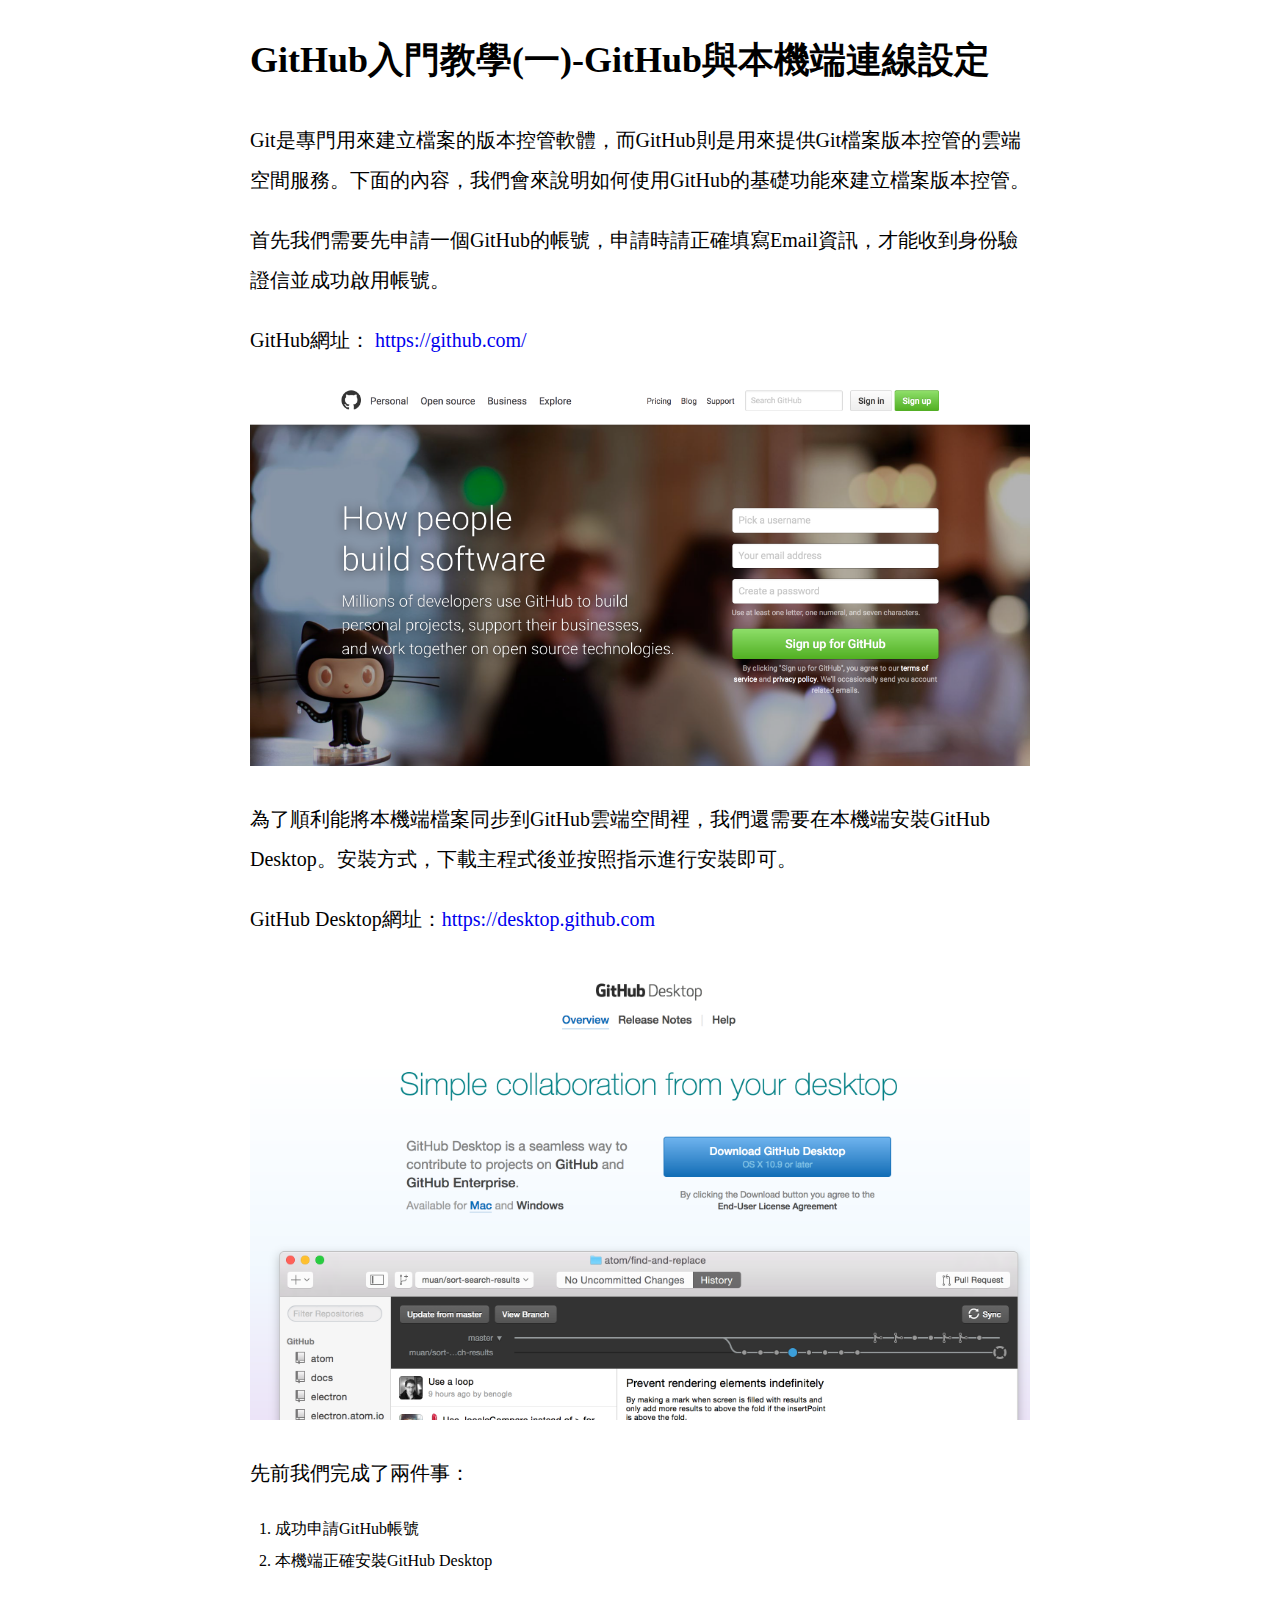
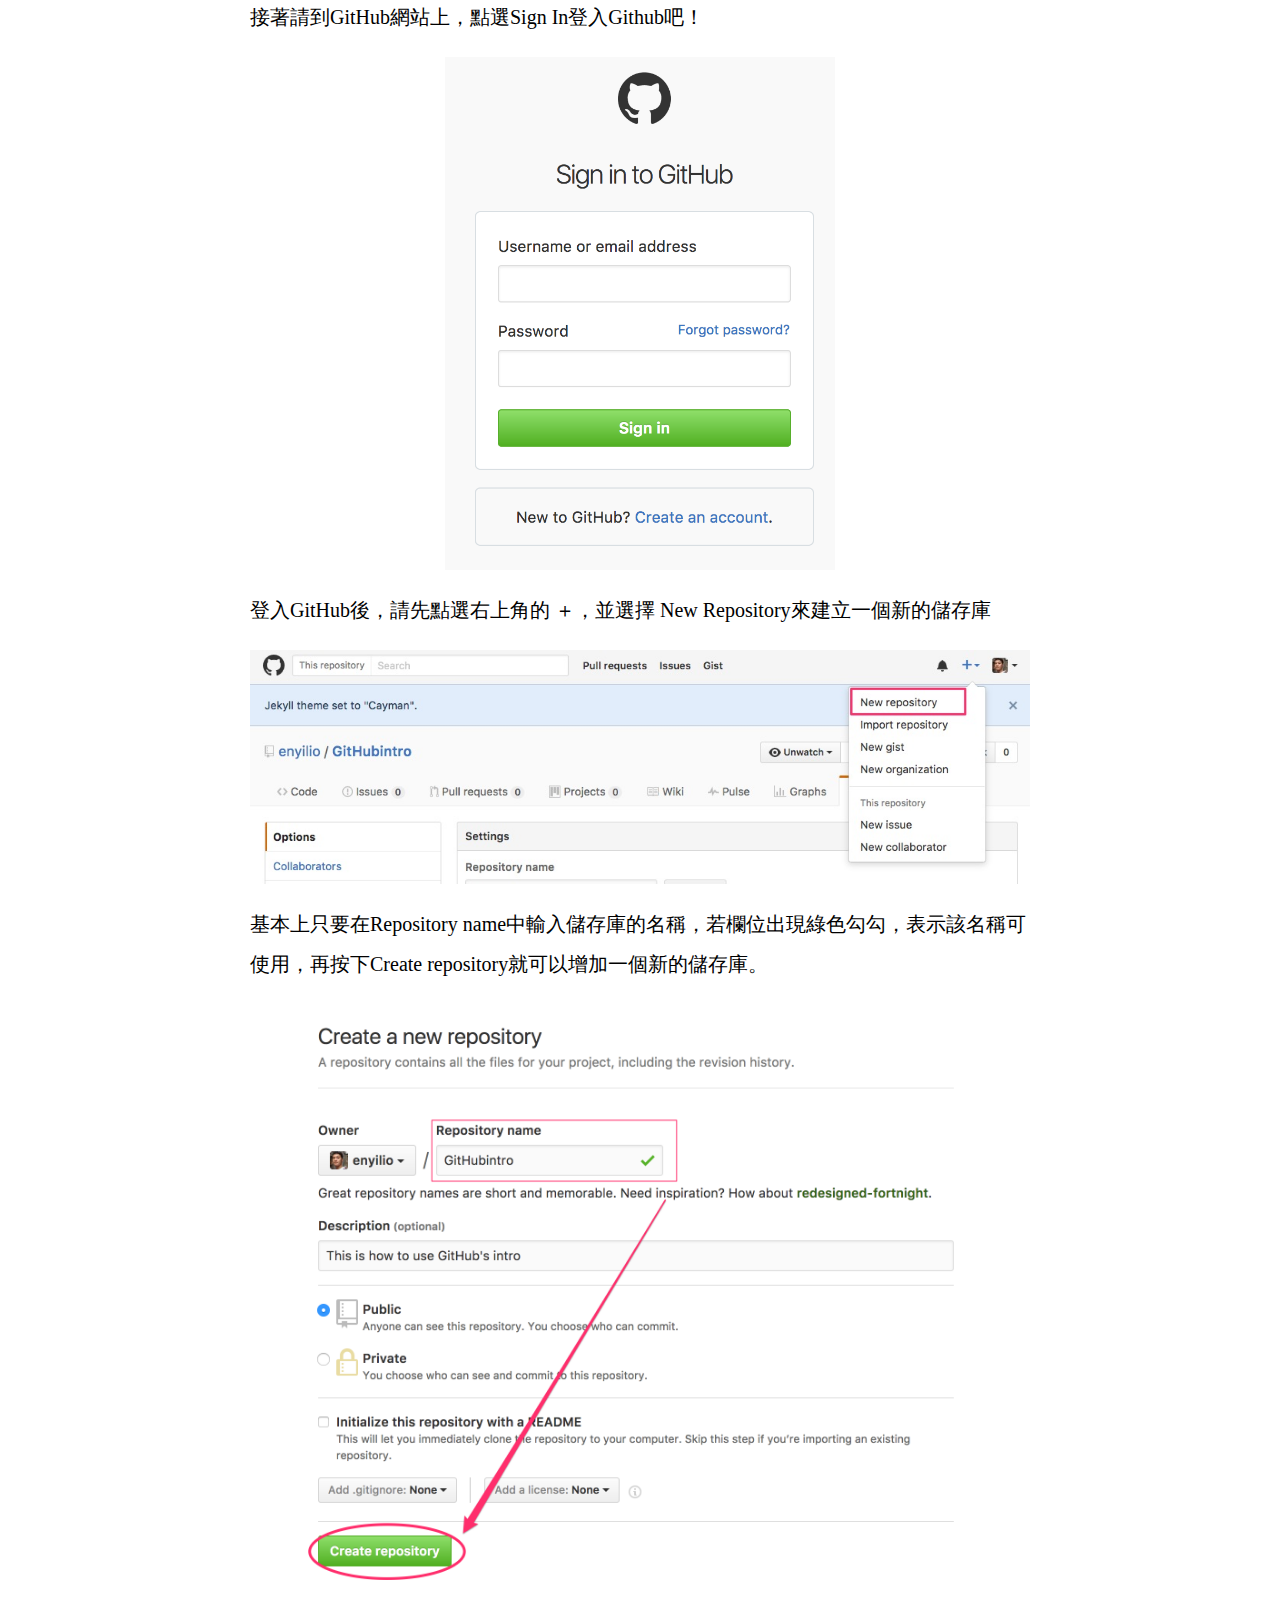
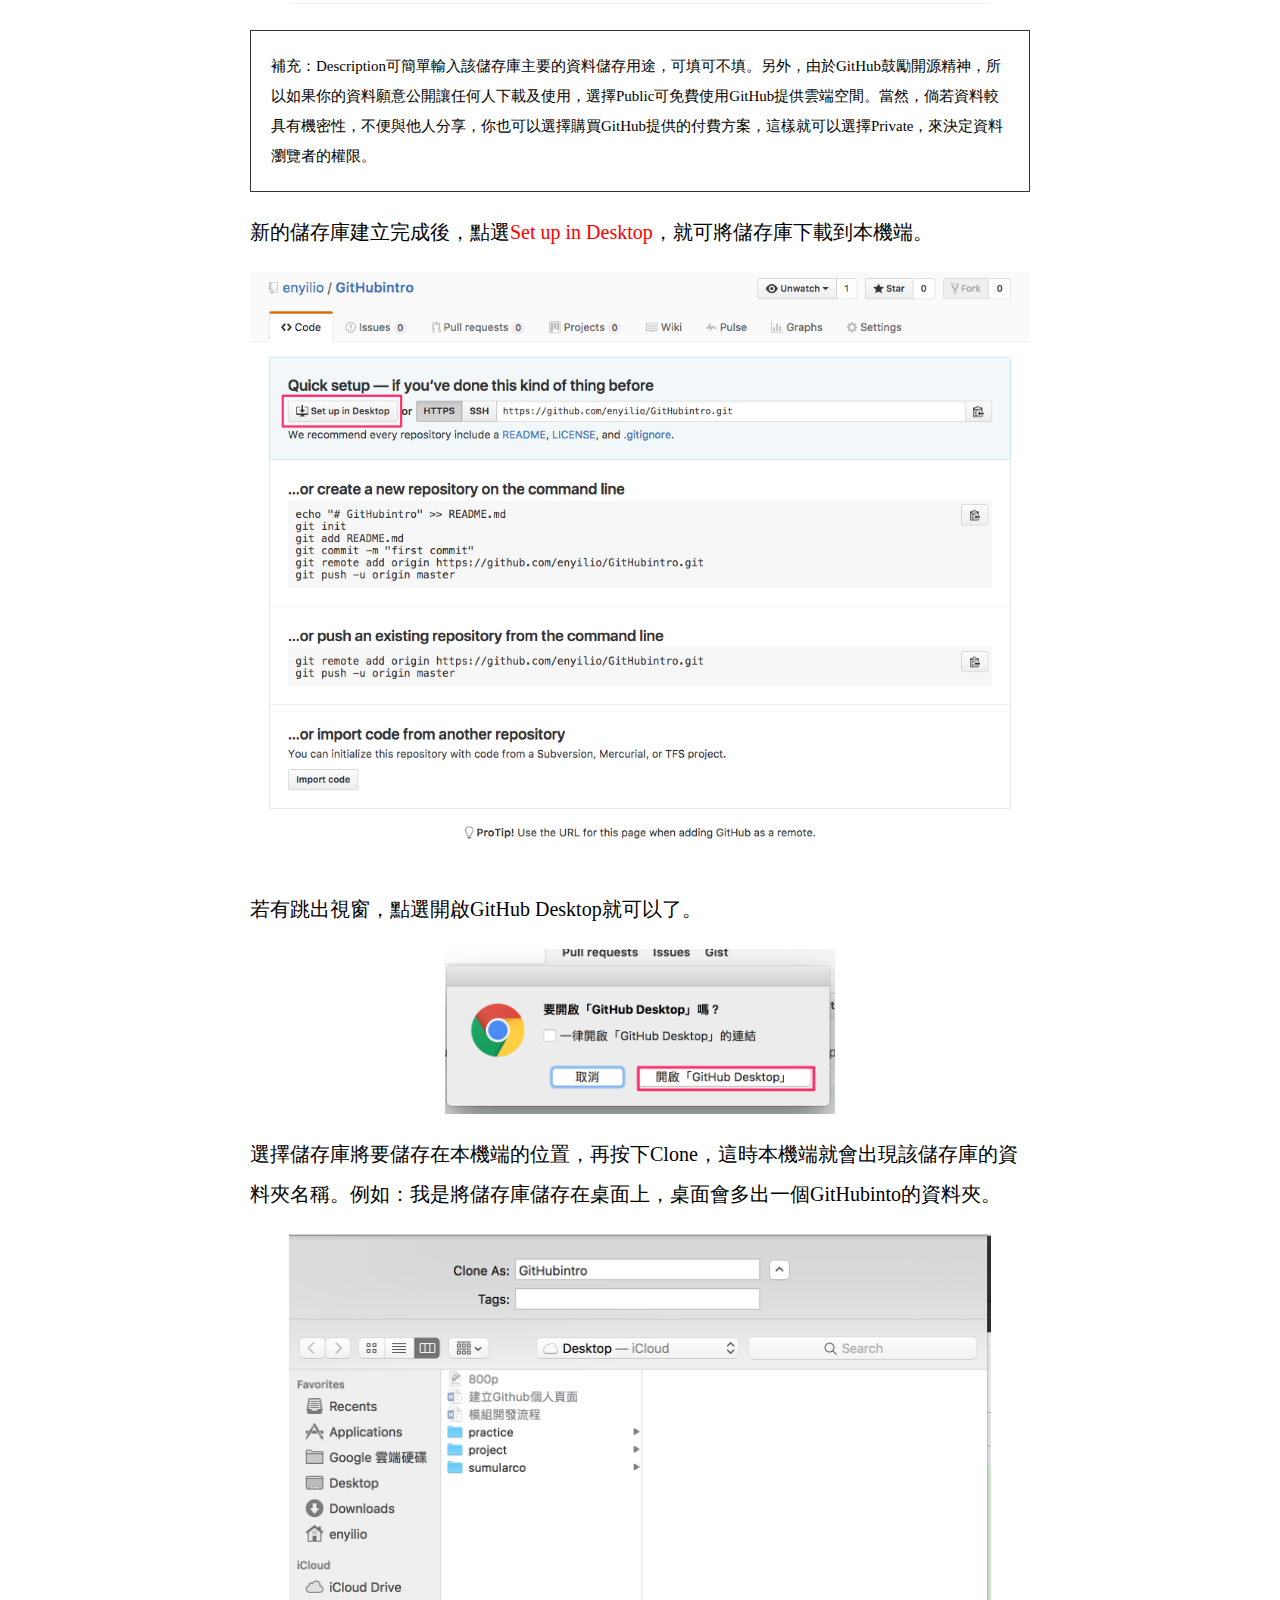
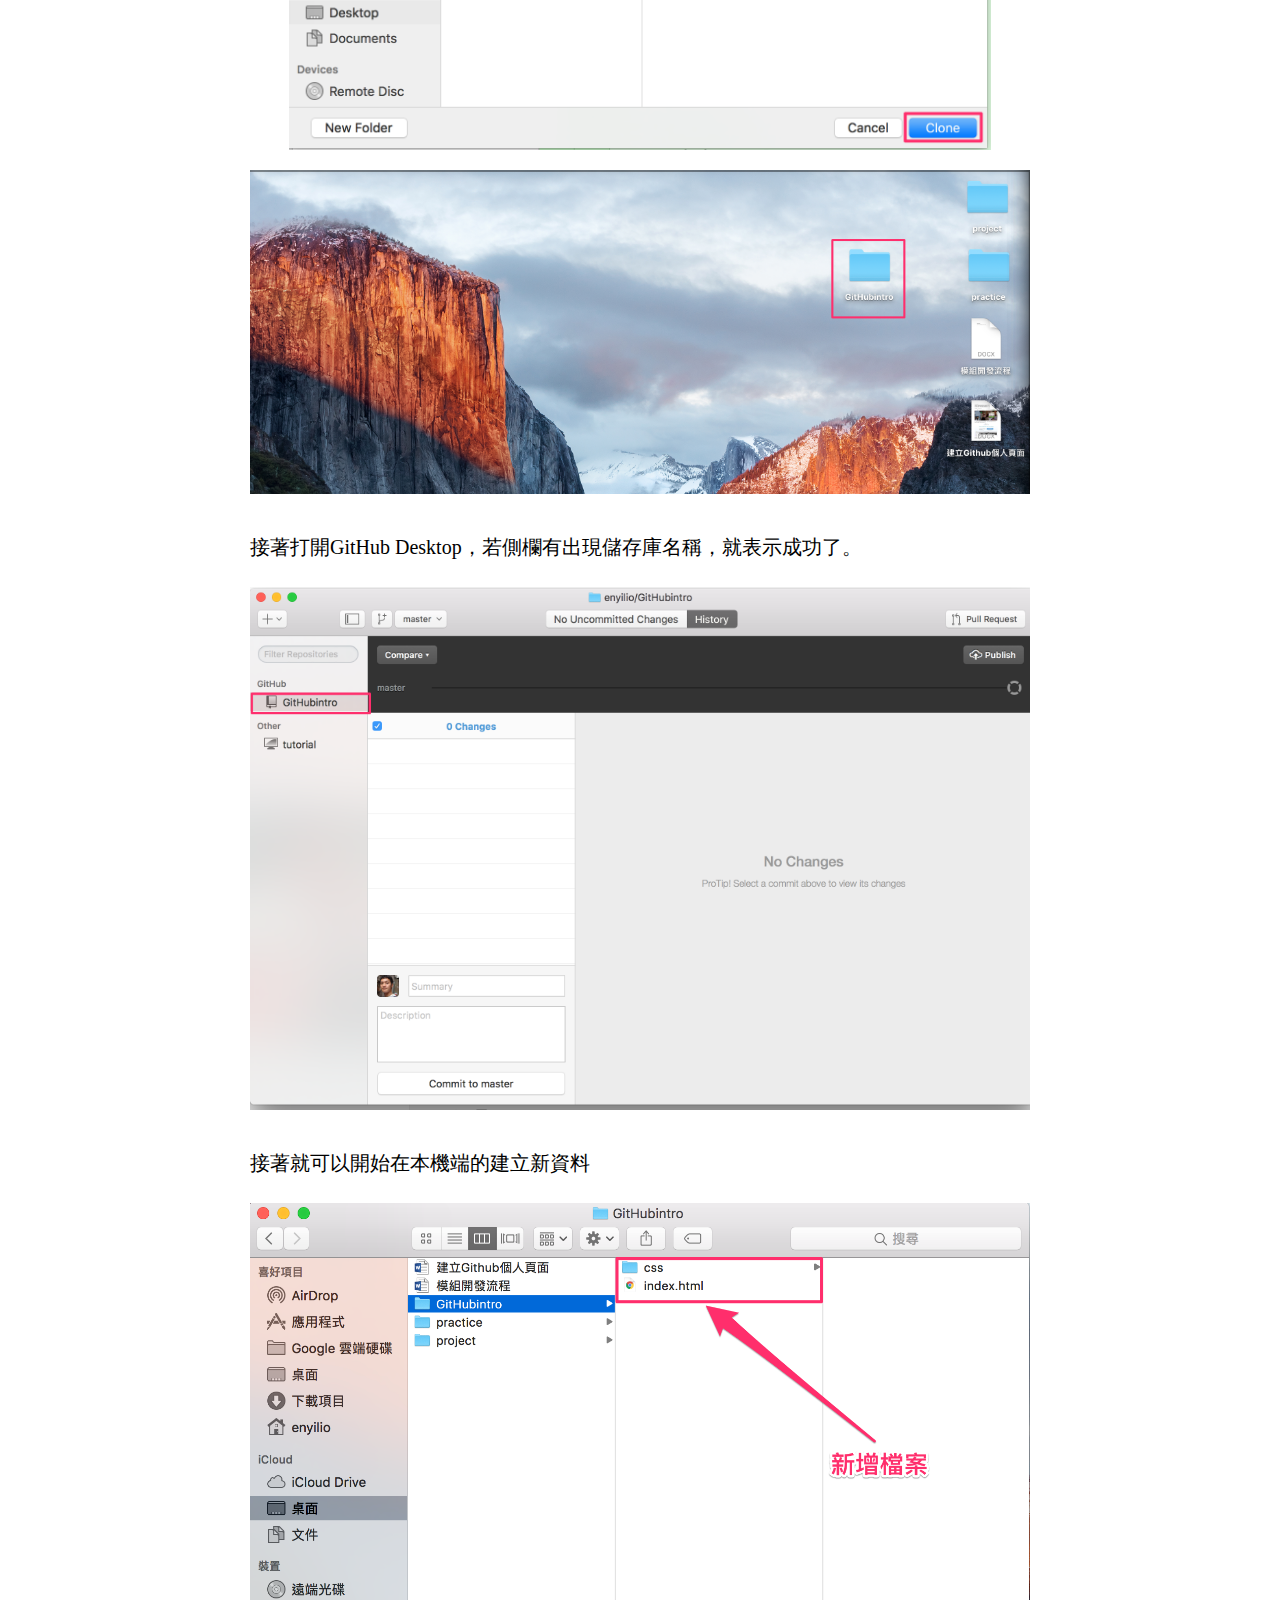
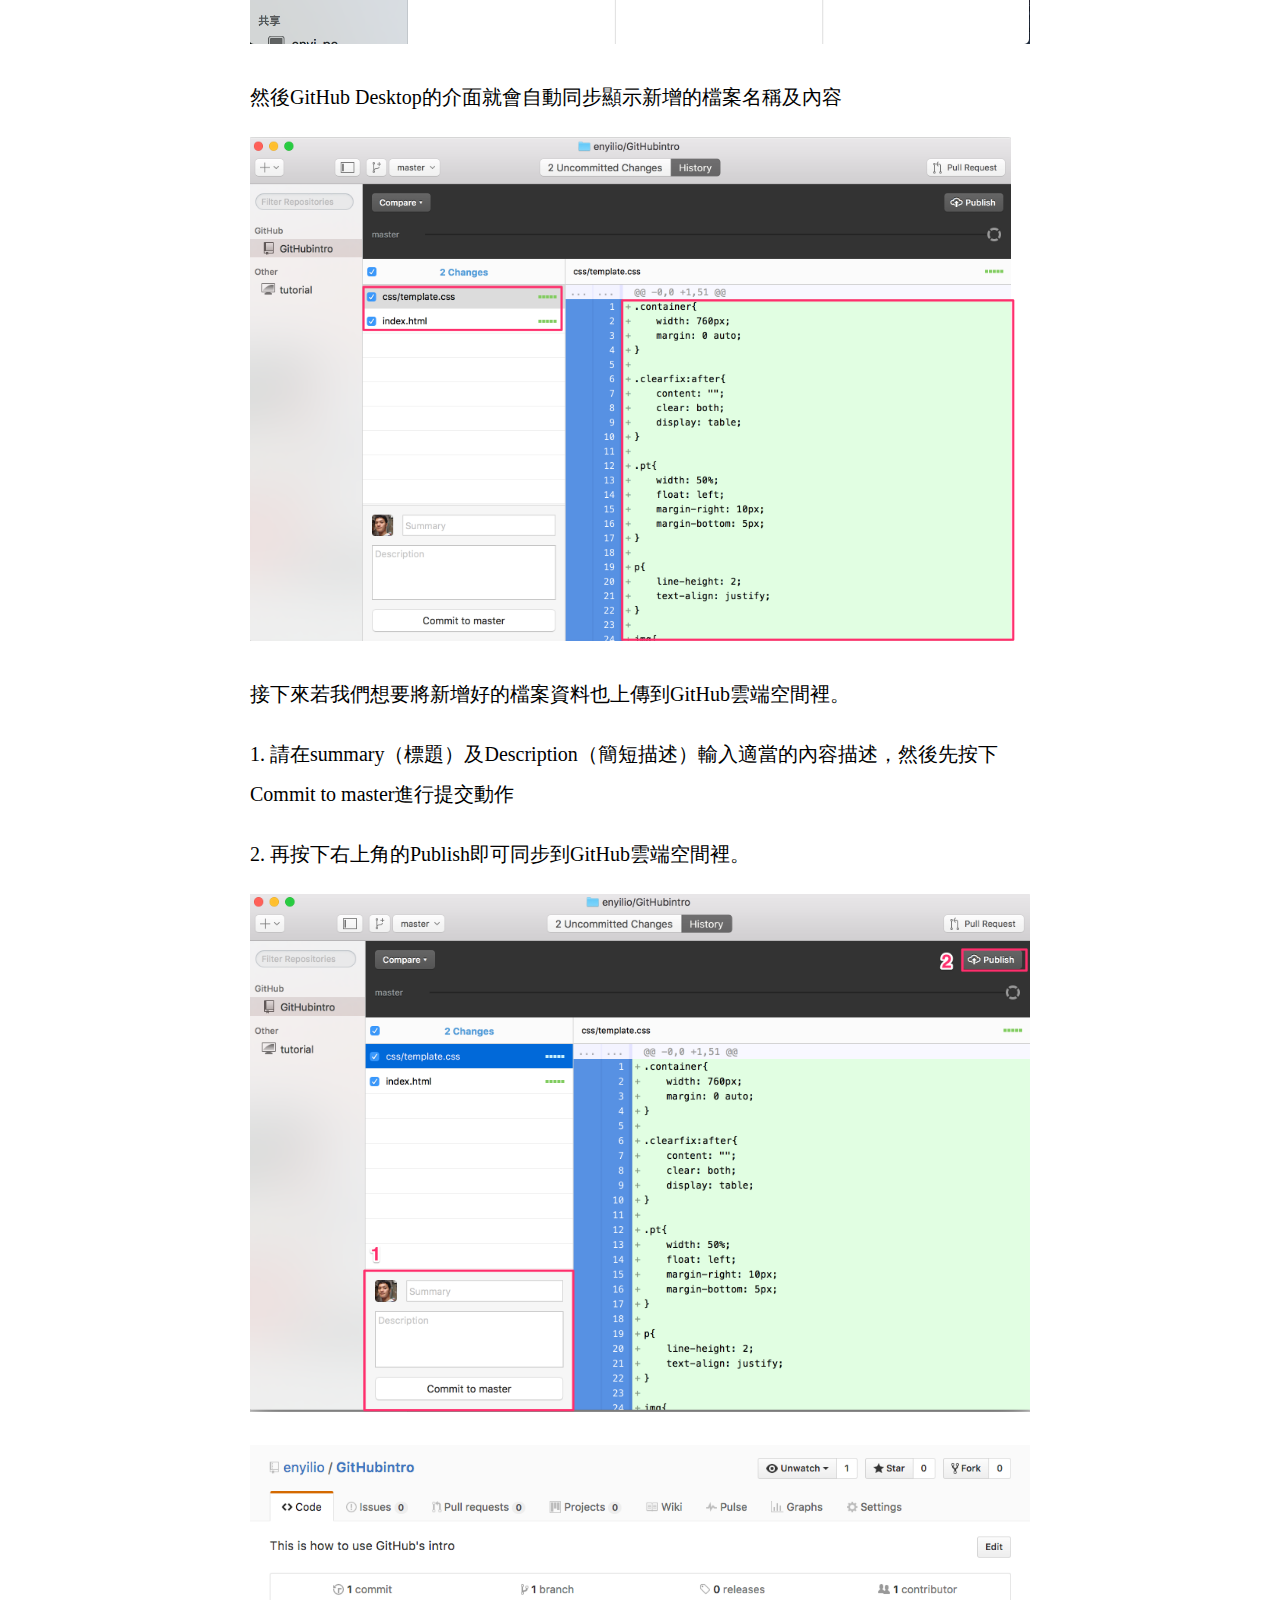
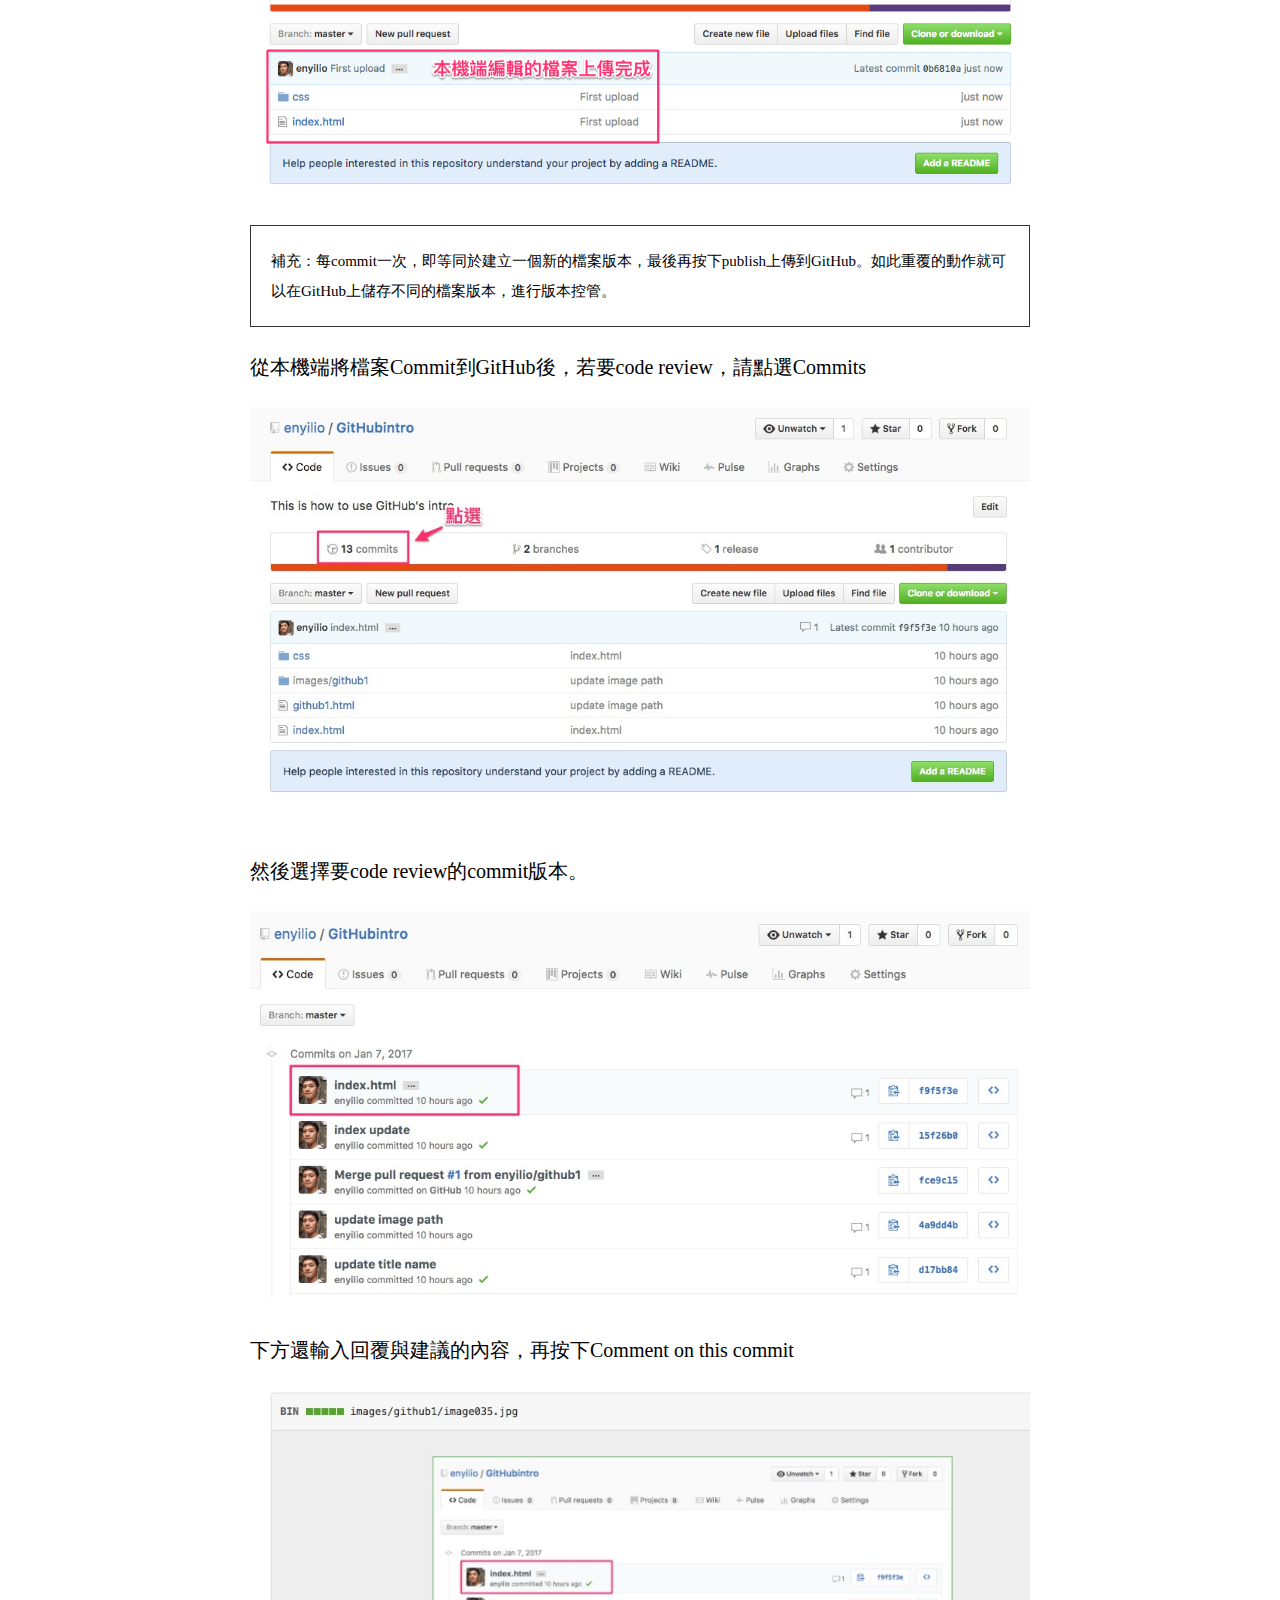
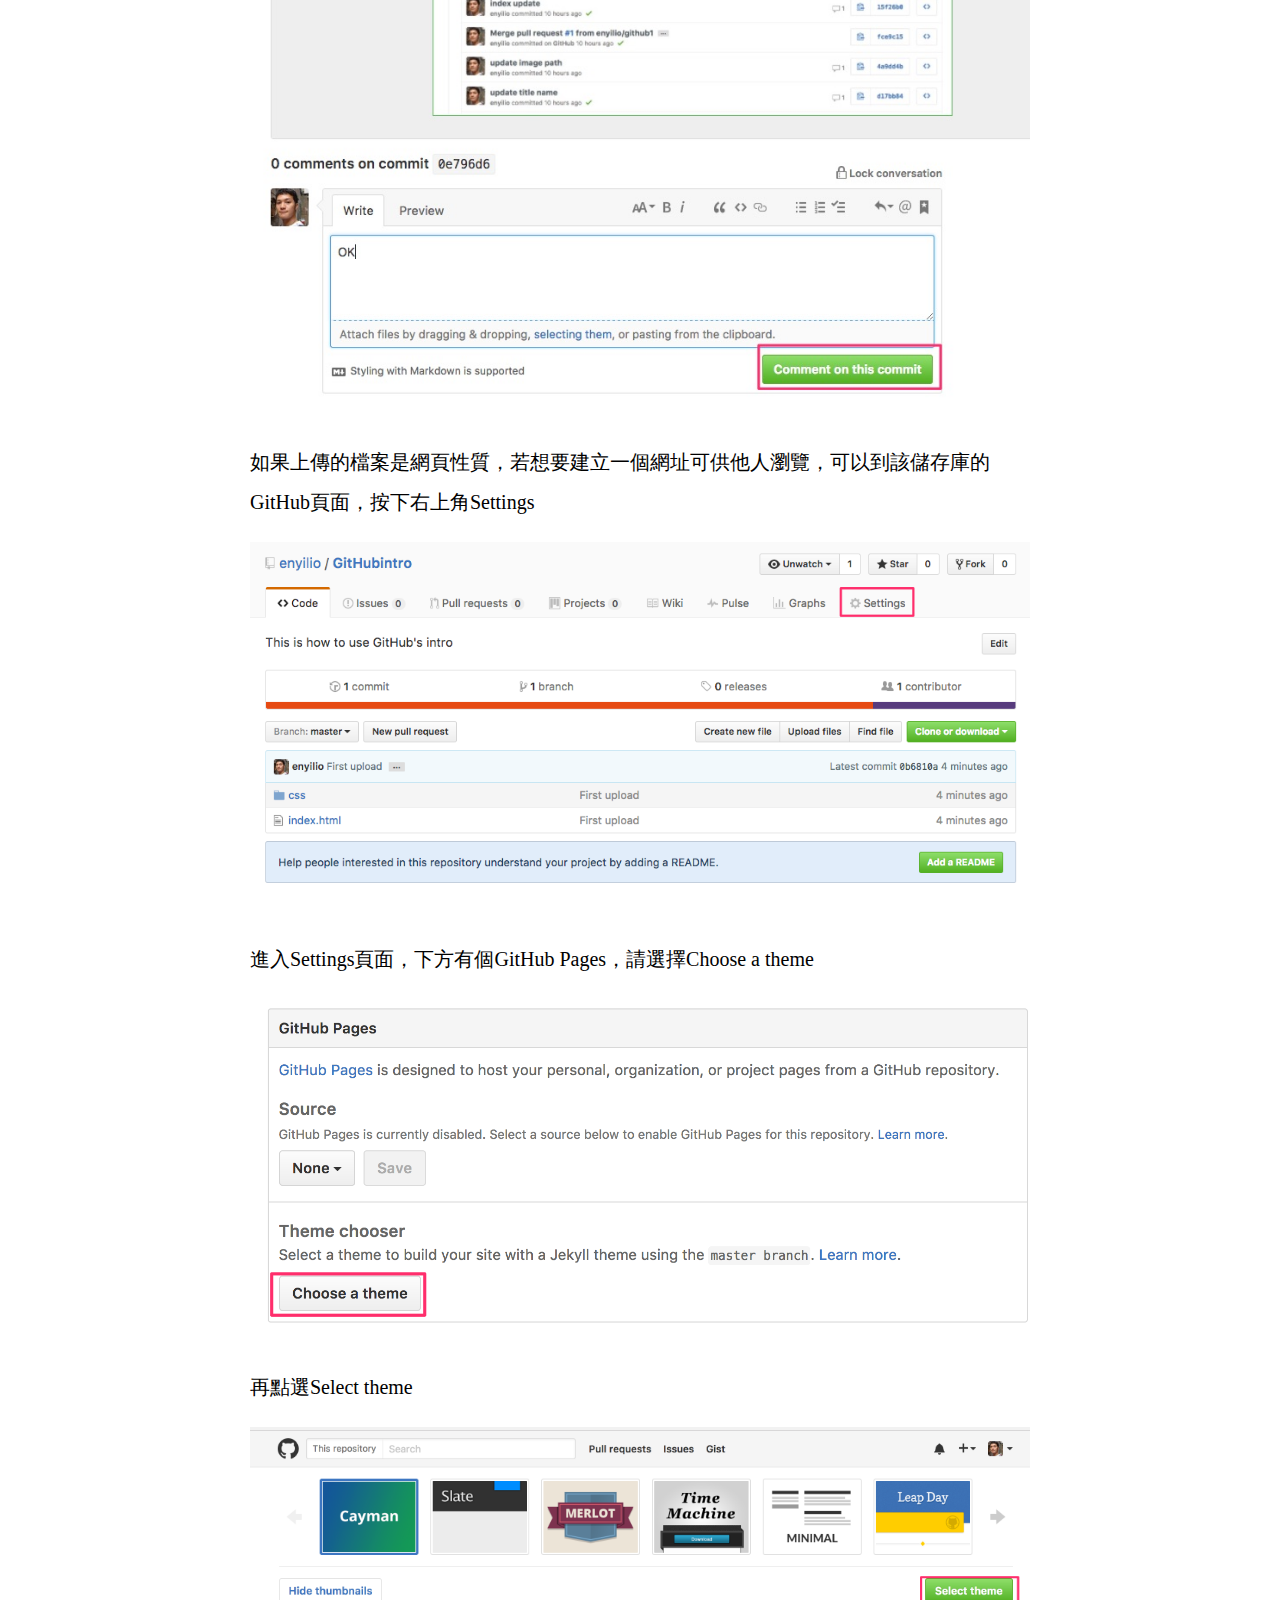
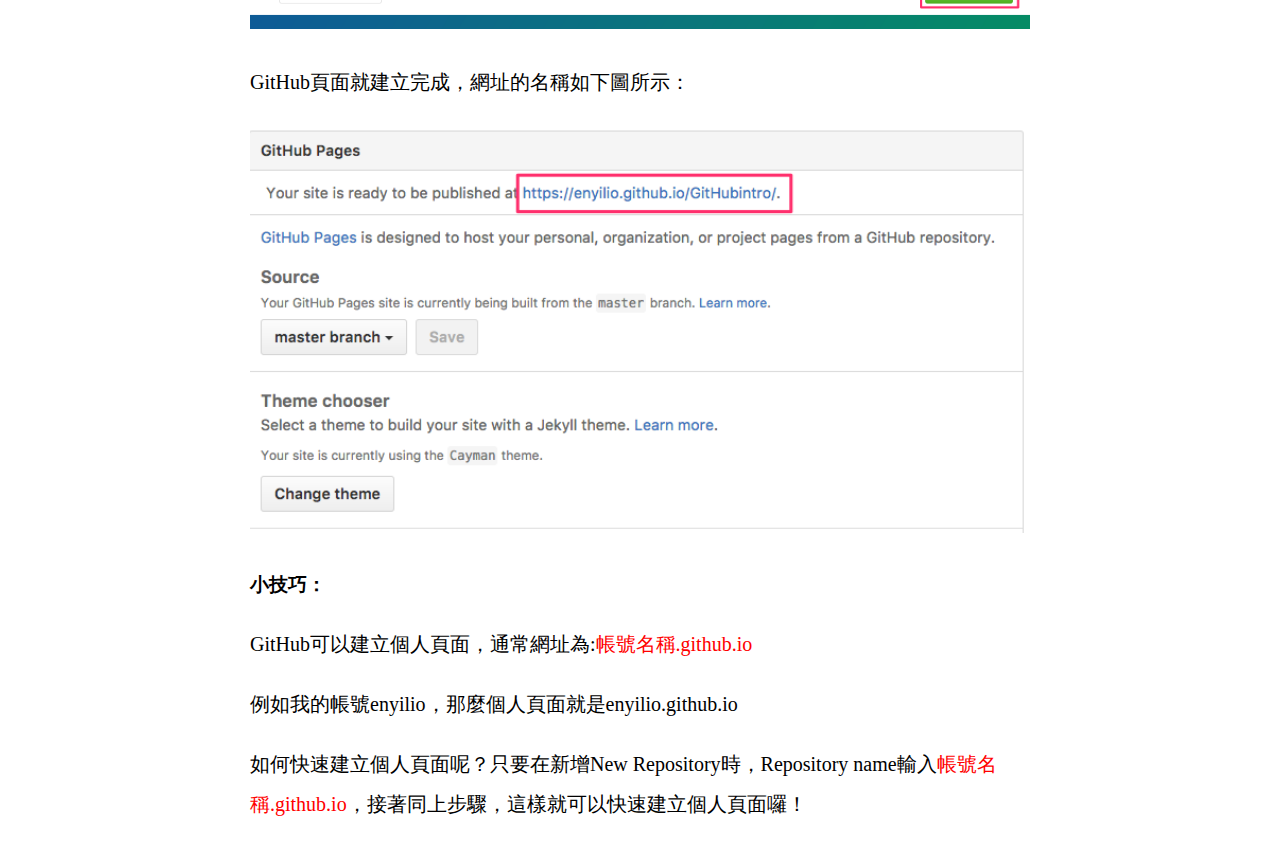
==== commit de0ec5cc: "content edit" ====
--- a/github1.html
+++ b/github1.html
@@ -50,10 +50,12 @@
         <p><img src="images/github1/image023.png" alt=""></p>
         <p><img src="images/github1/image025.png" alt=""></p>
         <p class="plugs">補充：每commit一次，即等同於建立一個新的檔案版本，最後再按下publish上傳到GitHub。如此重覆的動作就可以在GitHub上儲存不同的檔案版本，進行版本控管。</p>
-        <p>從本機端將檔案Commit到GitHub後，若要將commit的檔案取代為目前檔案版本，請點選Commits。</p>
+        <p>從本機端將檔案Commit到GitHub後，若要code review，請點選Commits</p>
         <p><img src="images/github1/image034.jpg" alt=""></p>
-        <p>然後選擇最新的commit。</p>
+        <p>然後選擇要code review的commit版本。</p>
         <p><img src="images/github1/image035.jpg" alt=""></p>
+        <p>下方還輸入回覆與建議的內容，再按下Comment on this commit</p>
+        <p><img src="images/github1/image036.jpg" alt=""></p>
         <p>如果上傳的檔案是網頁性質，若想要建立一個網址可供他人瀏覽，可以到該儲存庫的GitHub頁面，按下右上角Settings</p>
         <p><img src="images/github1/image027.png" alt=""></p>
         <p>進入Settings頁面，下方有個GitHub Pages，請選擇Choose a theme</p>
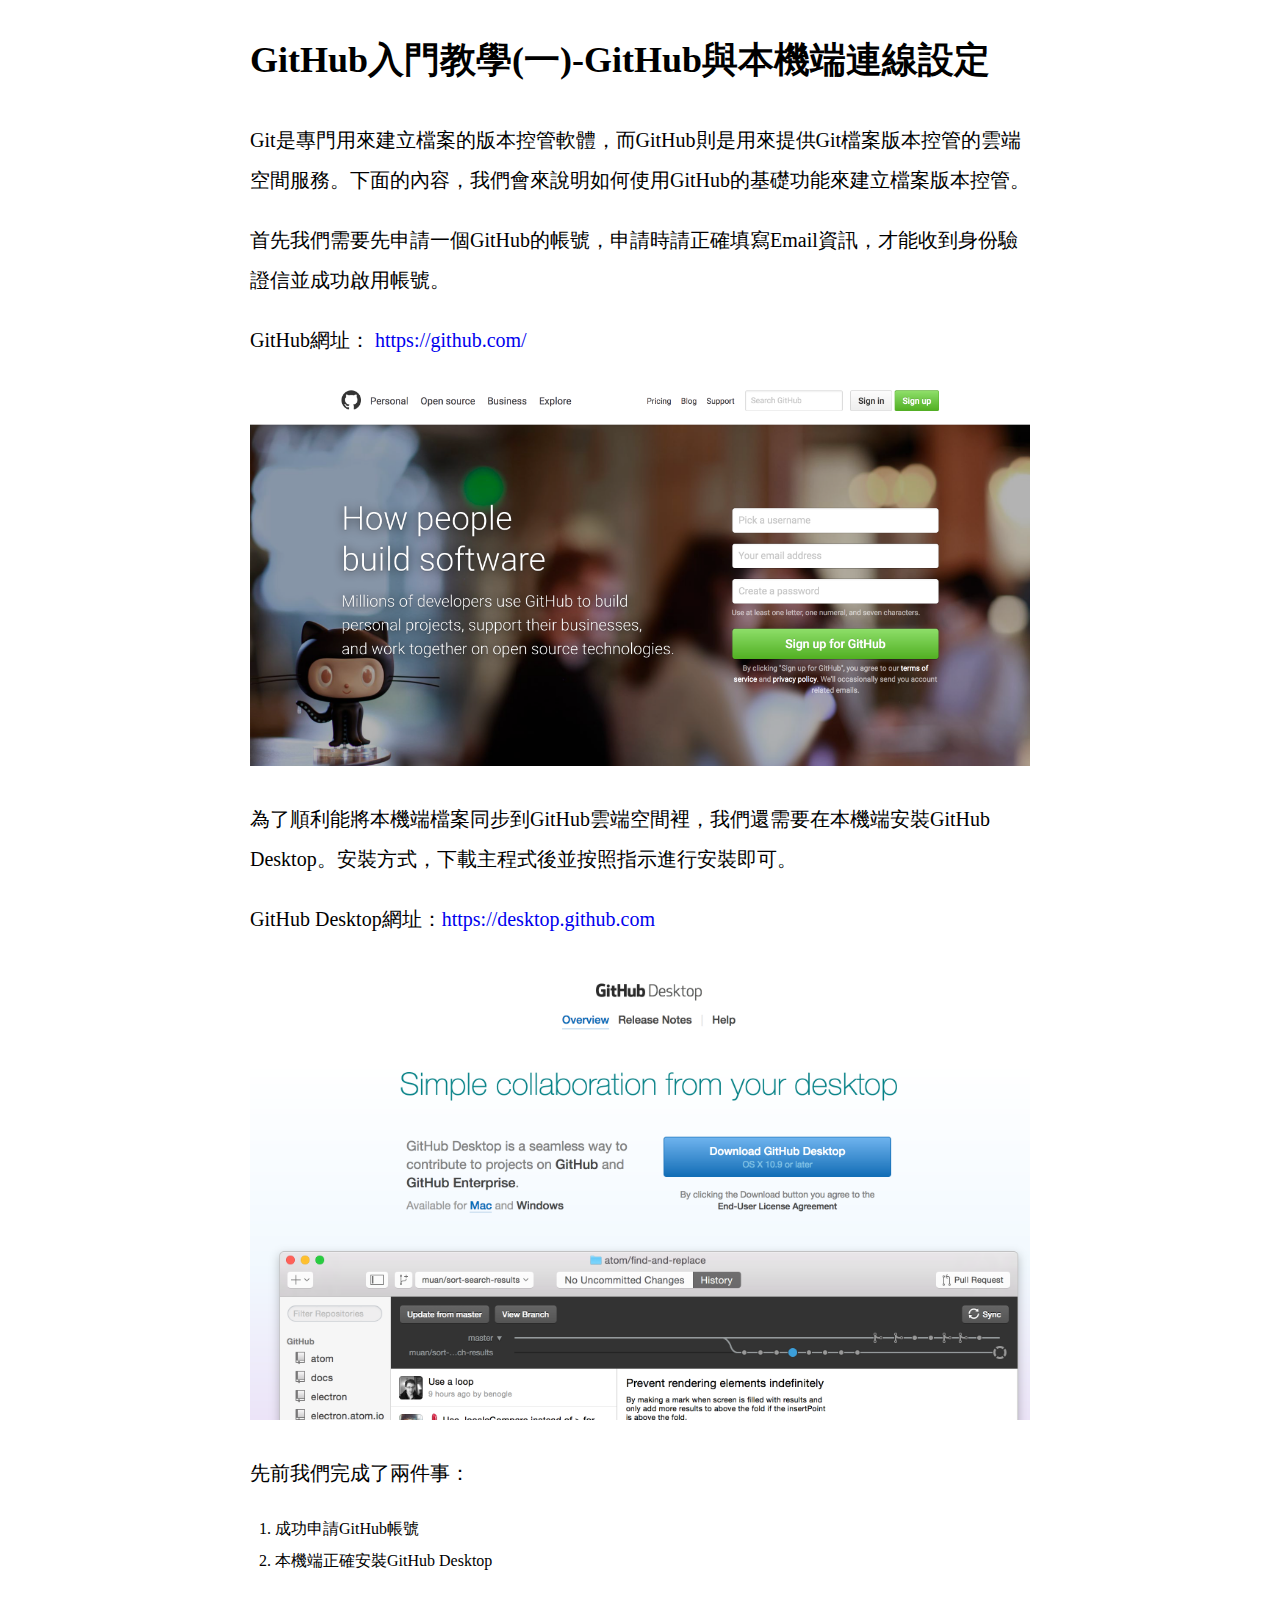
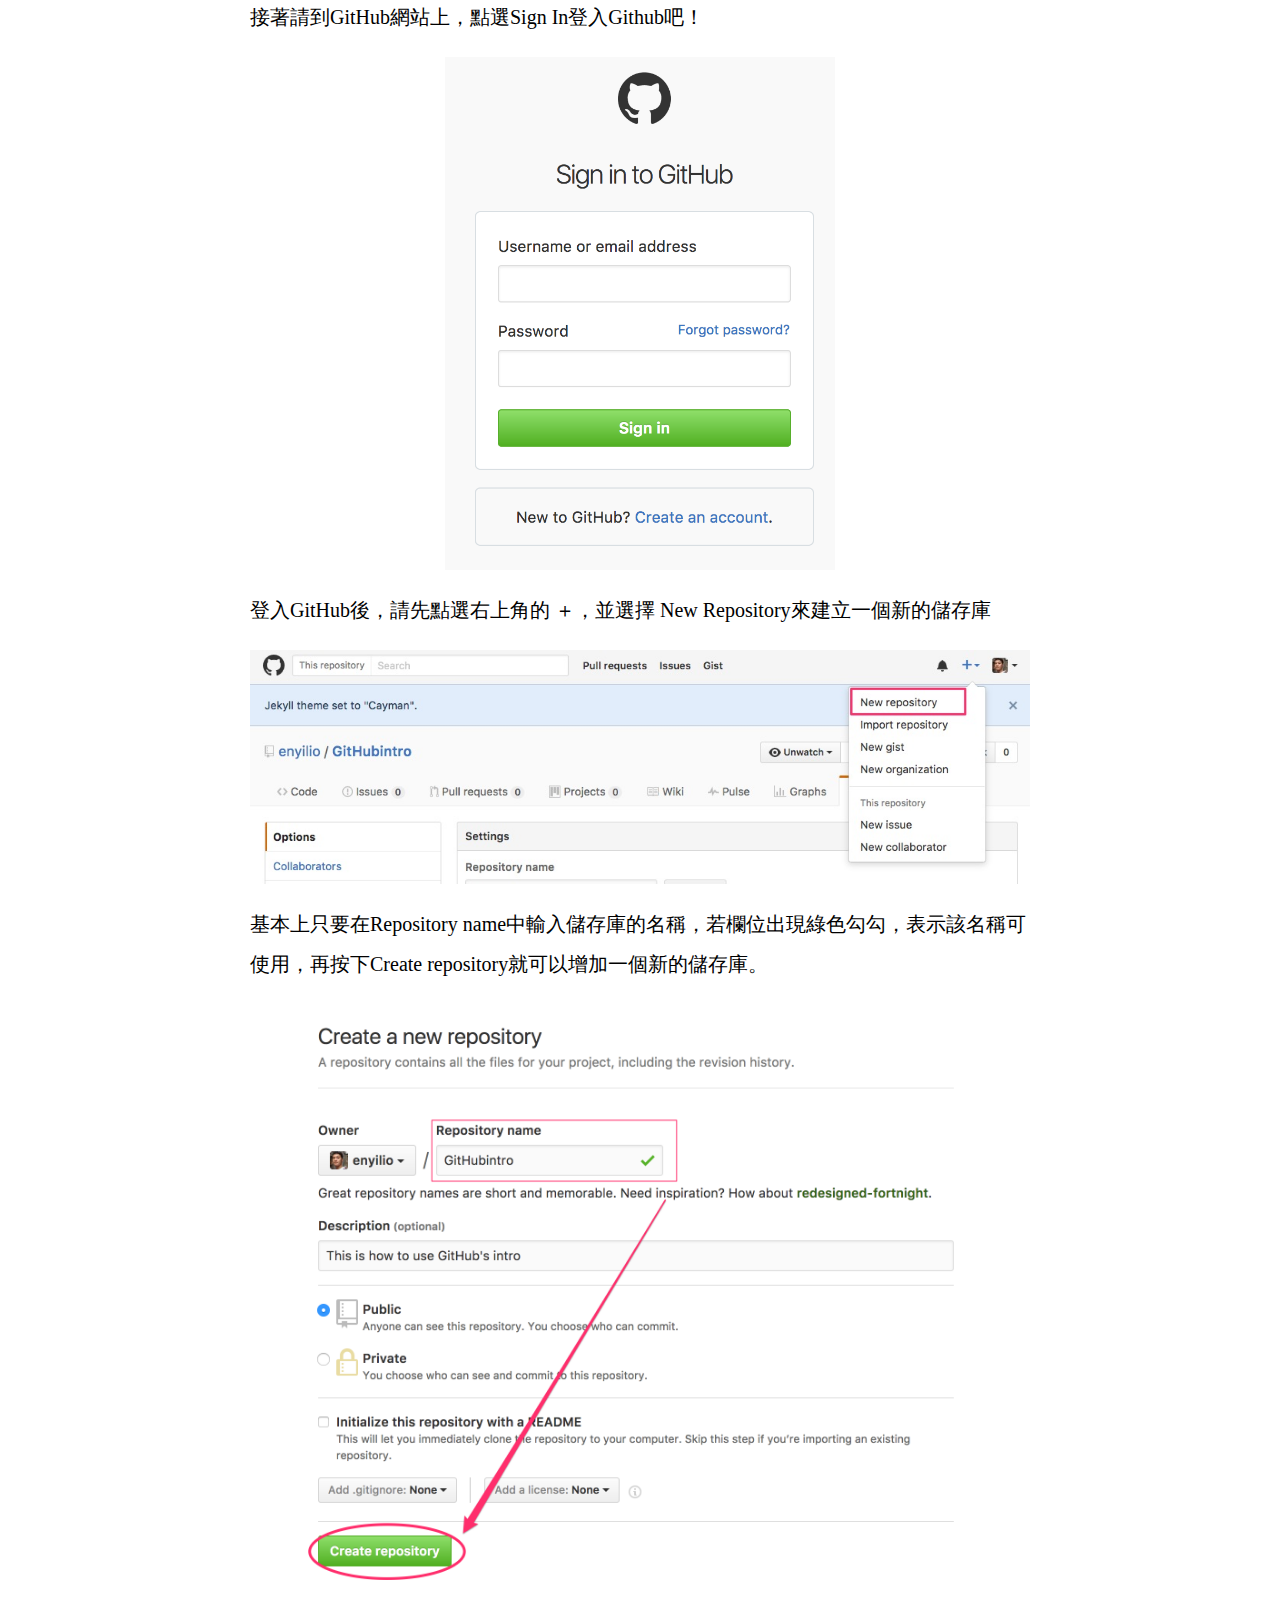
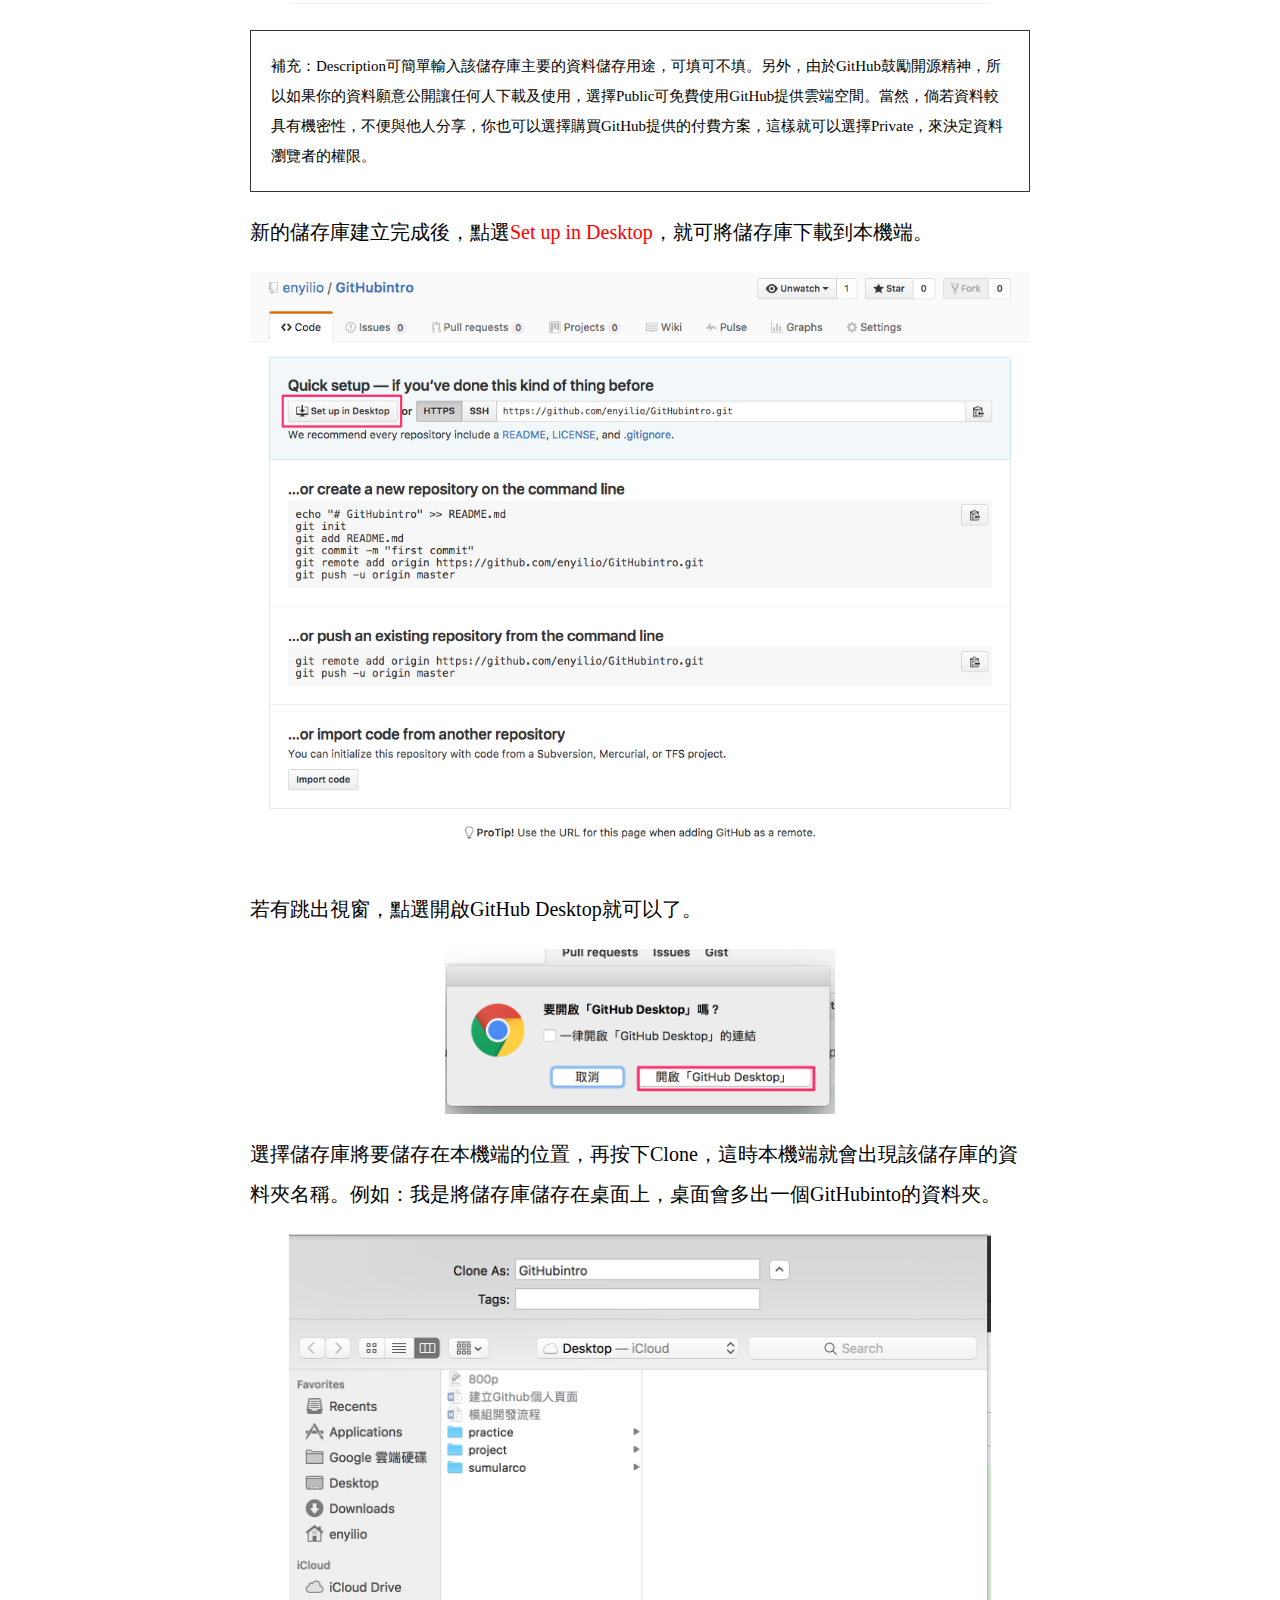
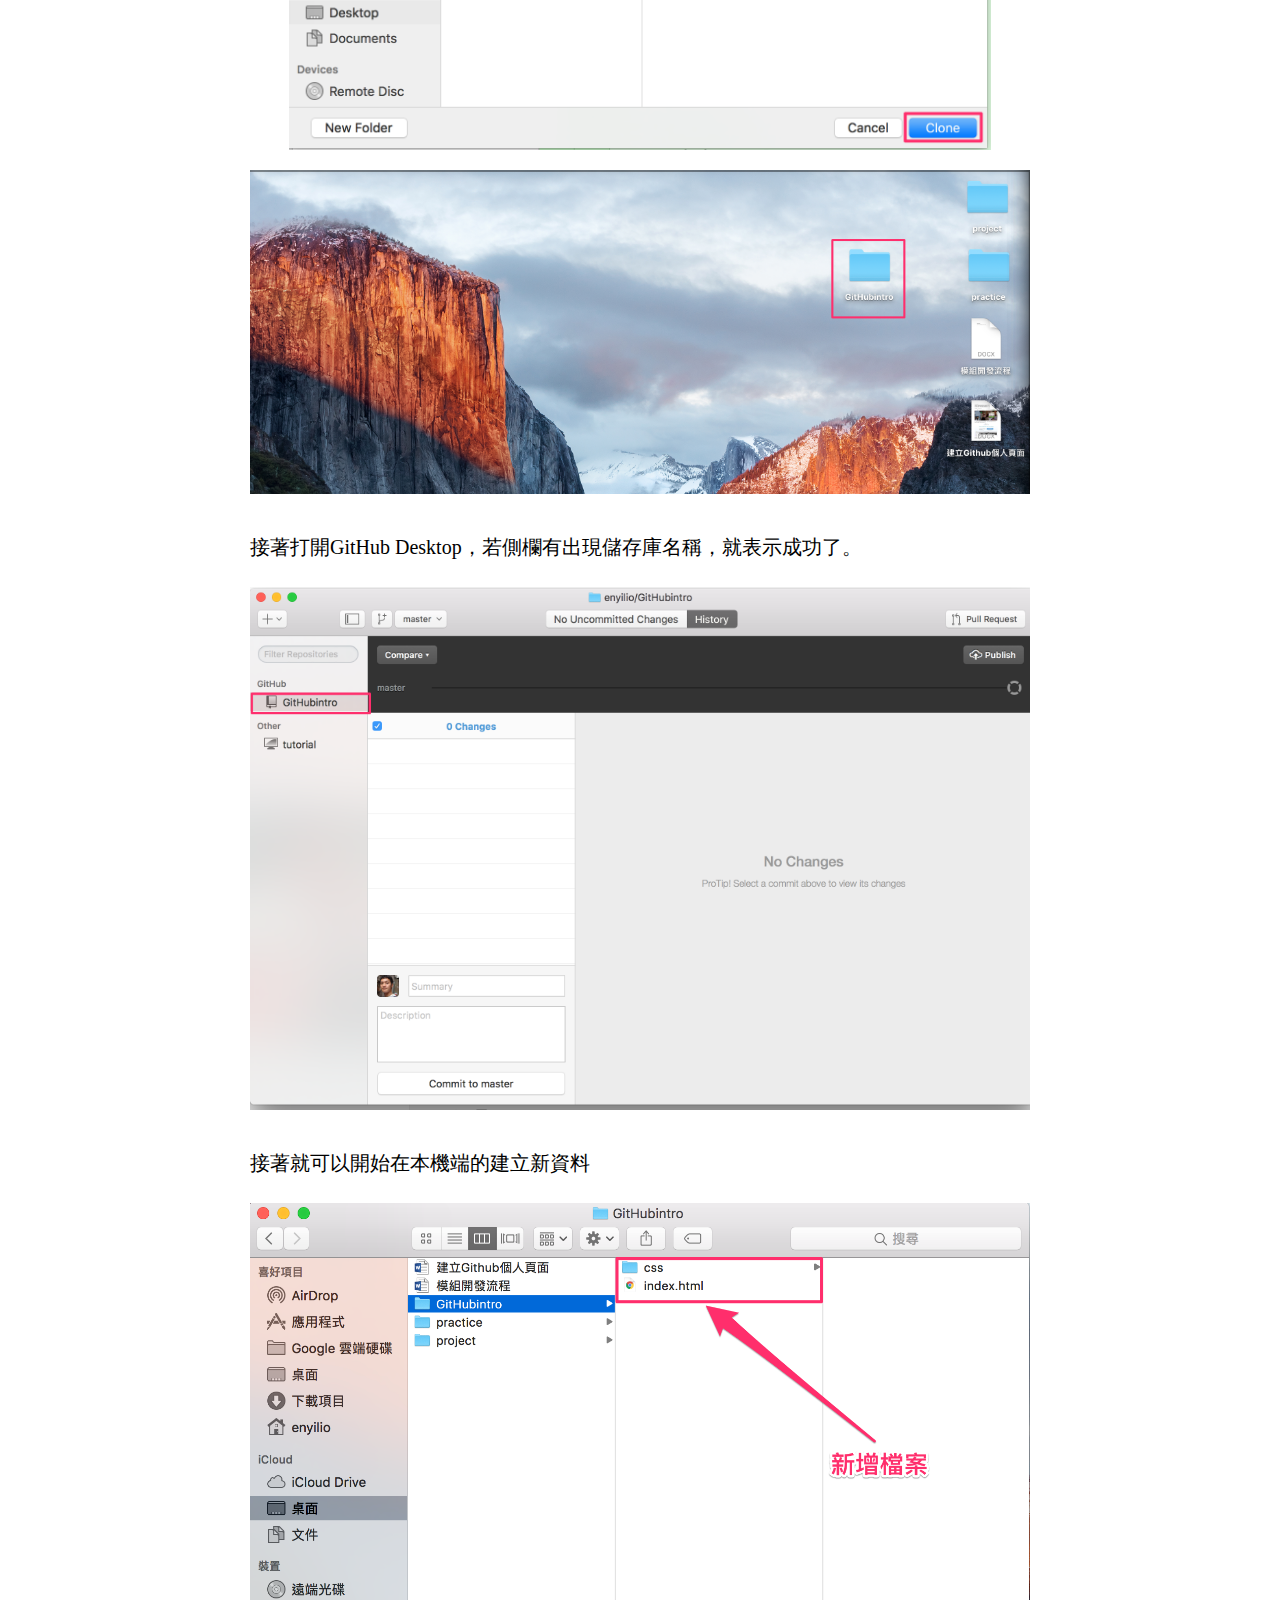
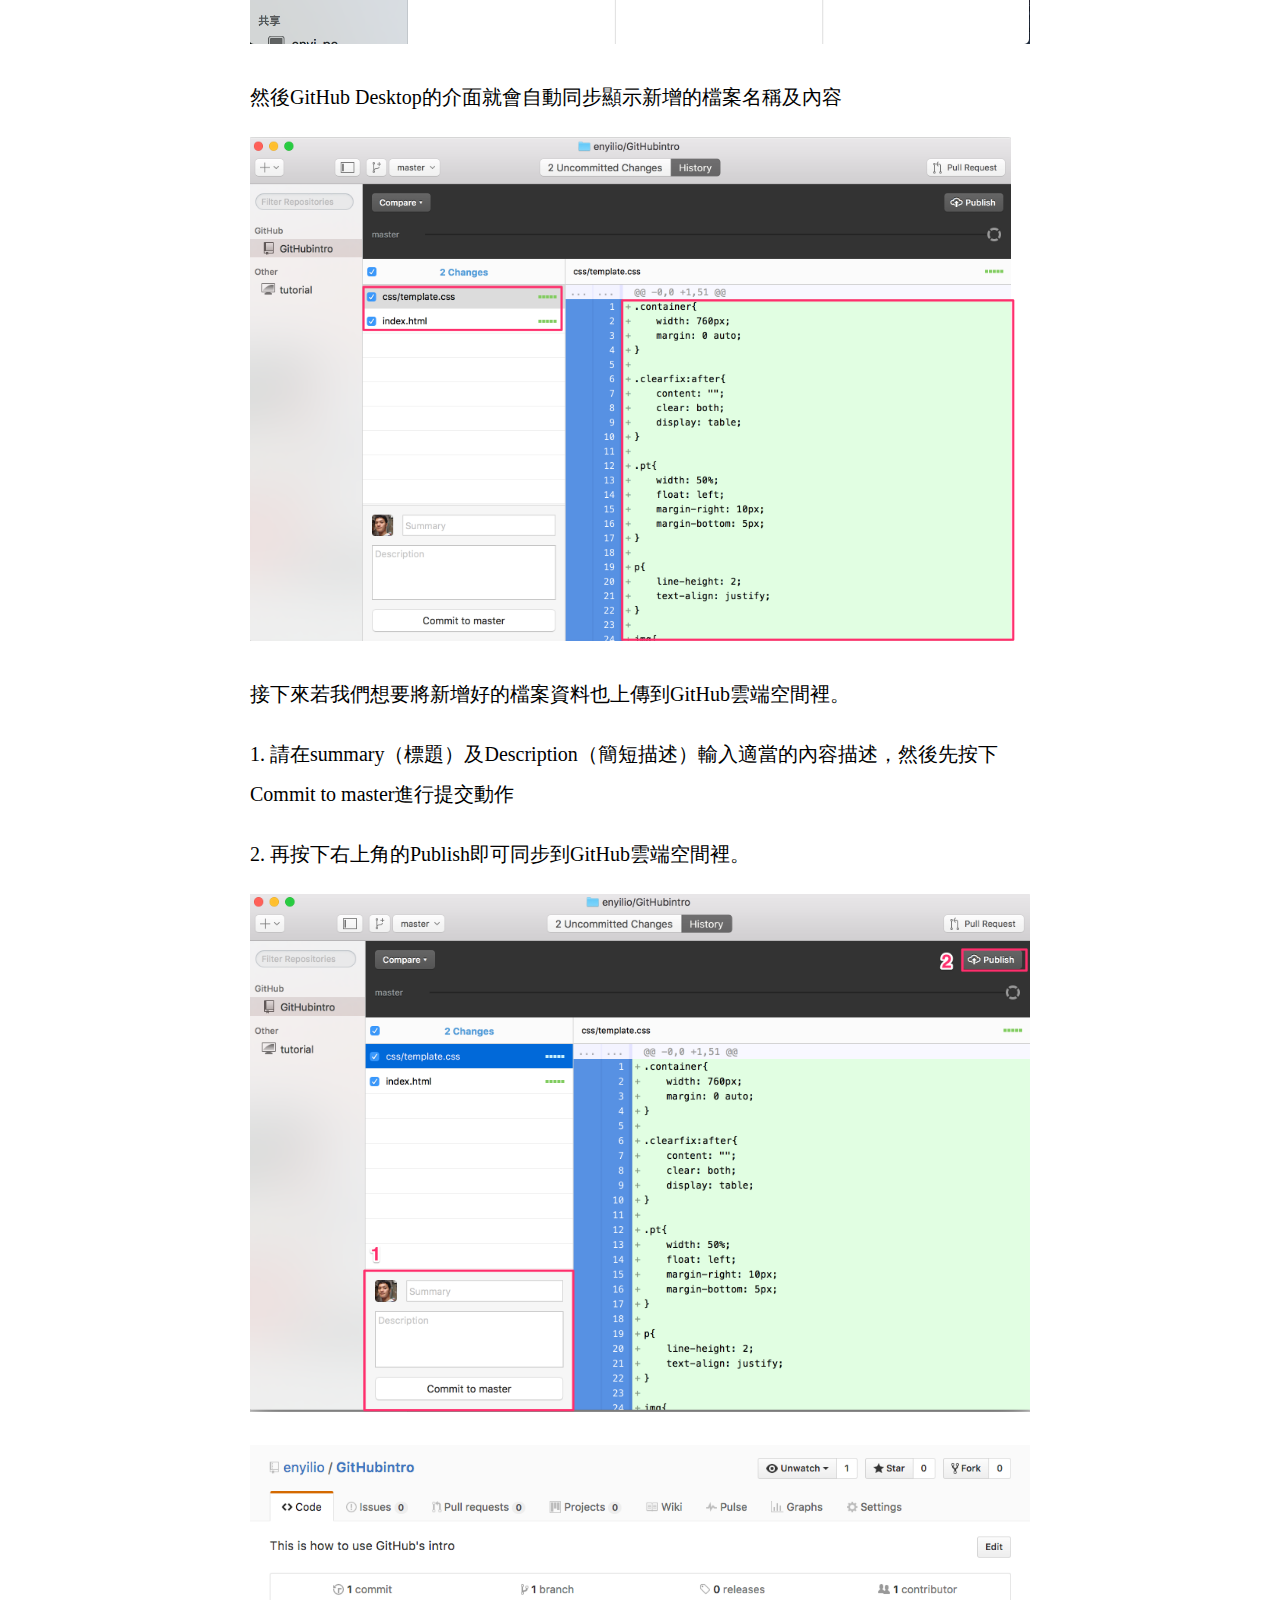
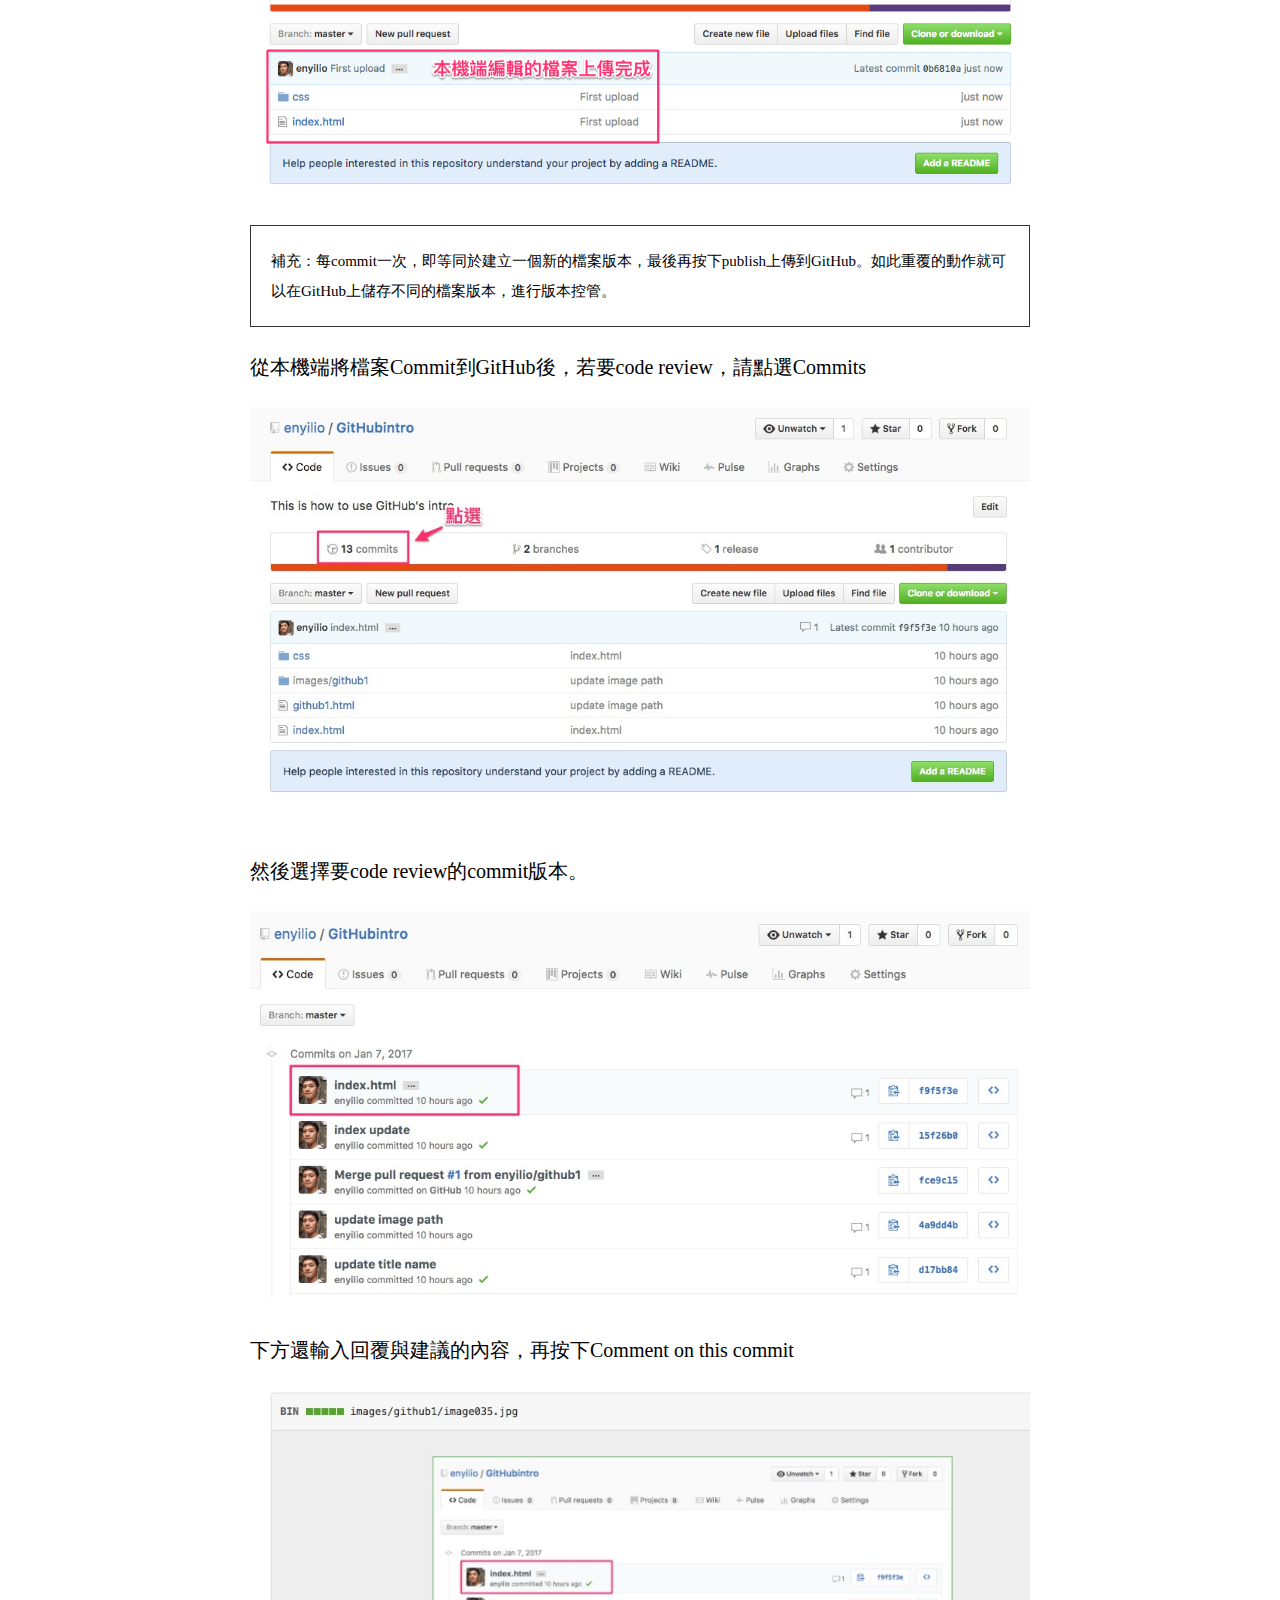
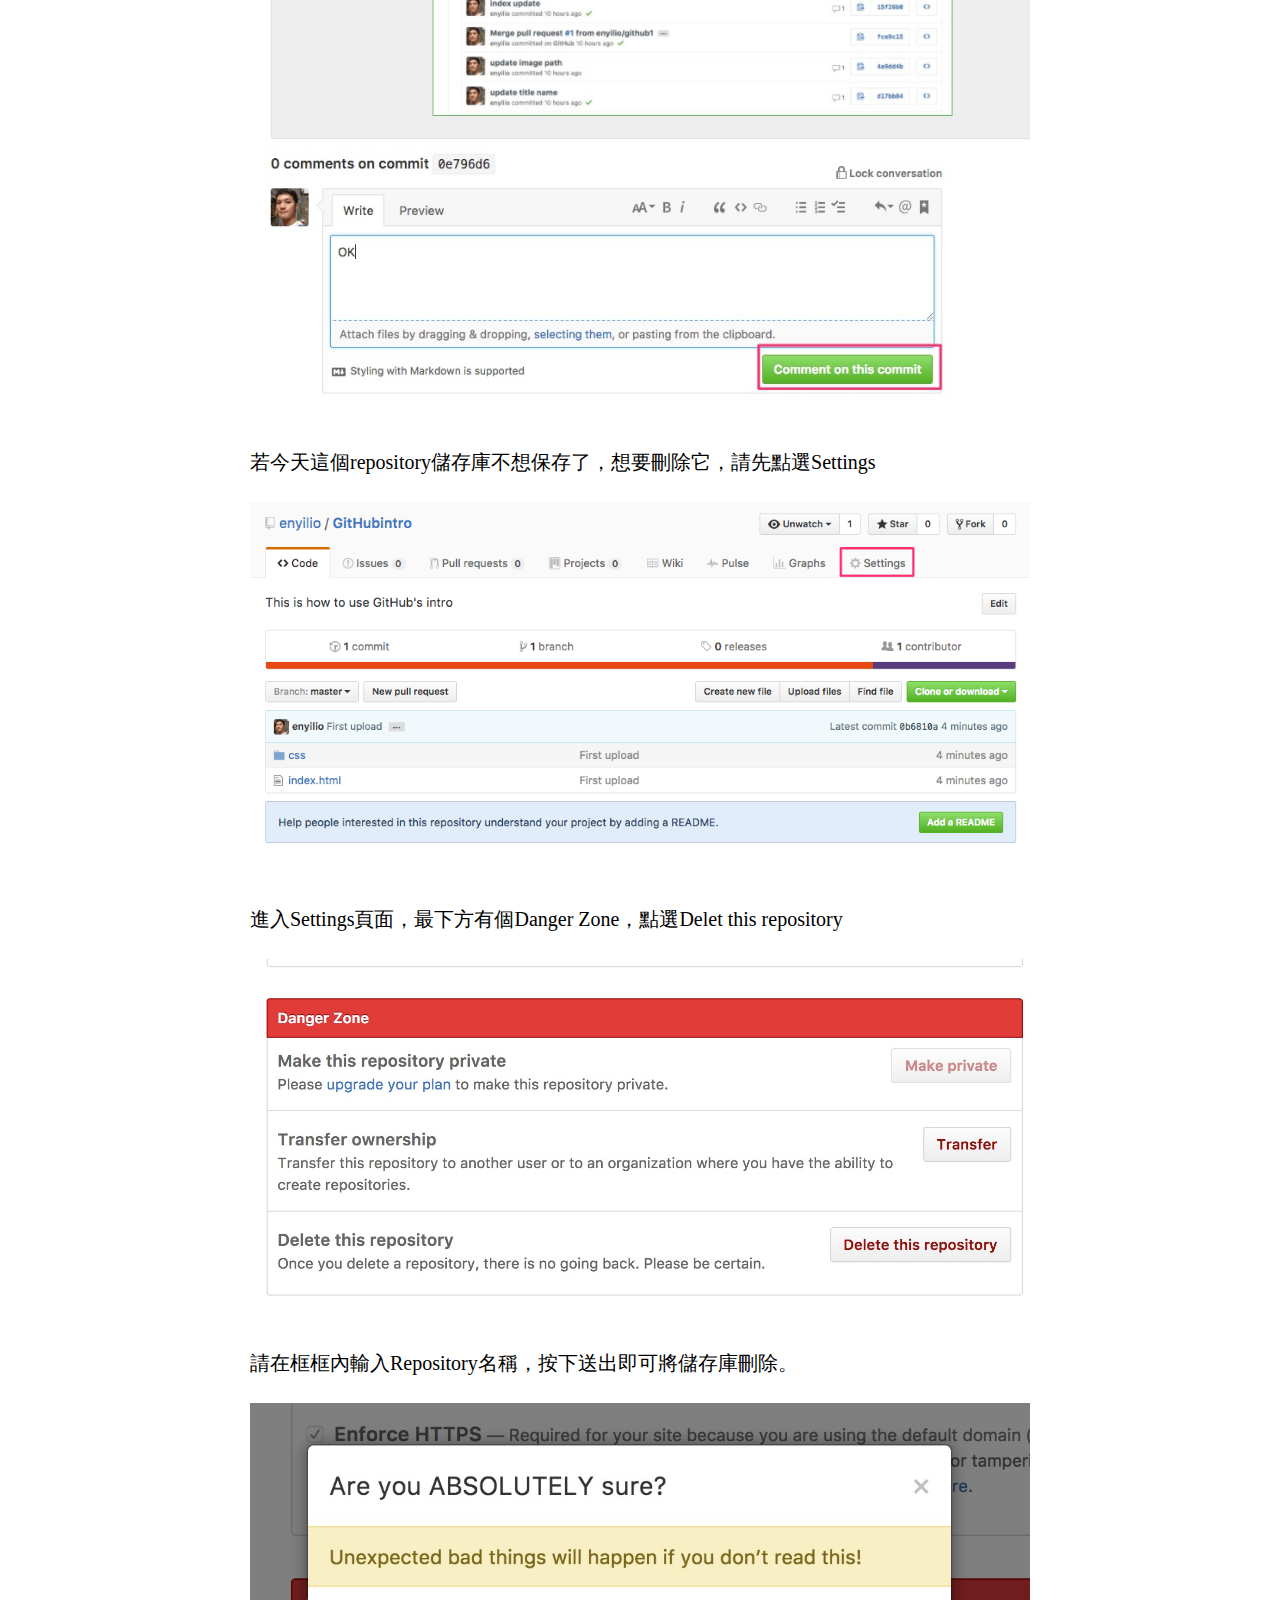
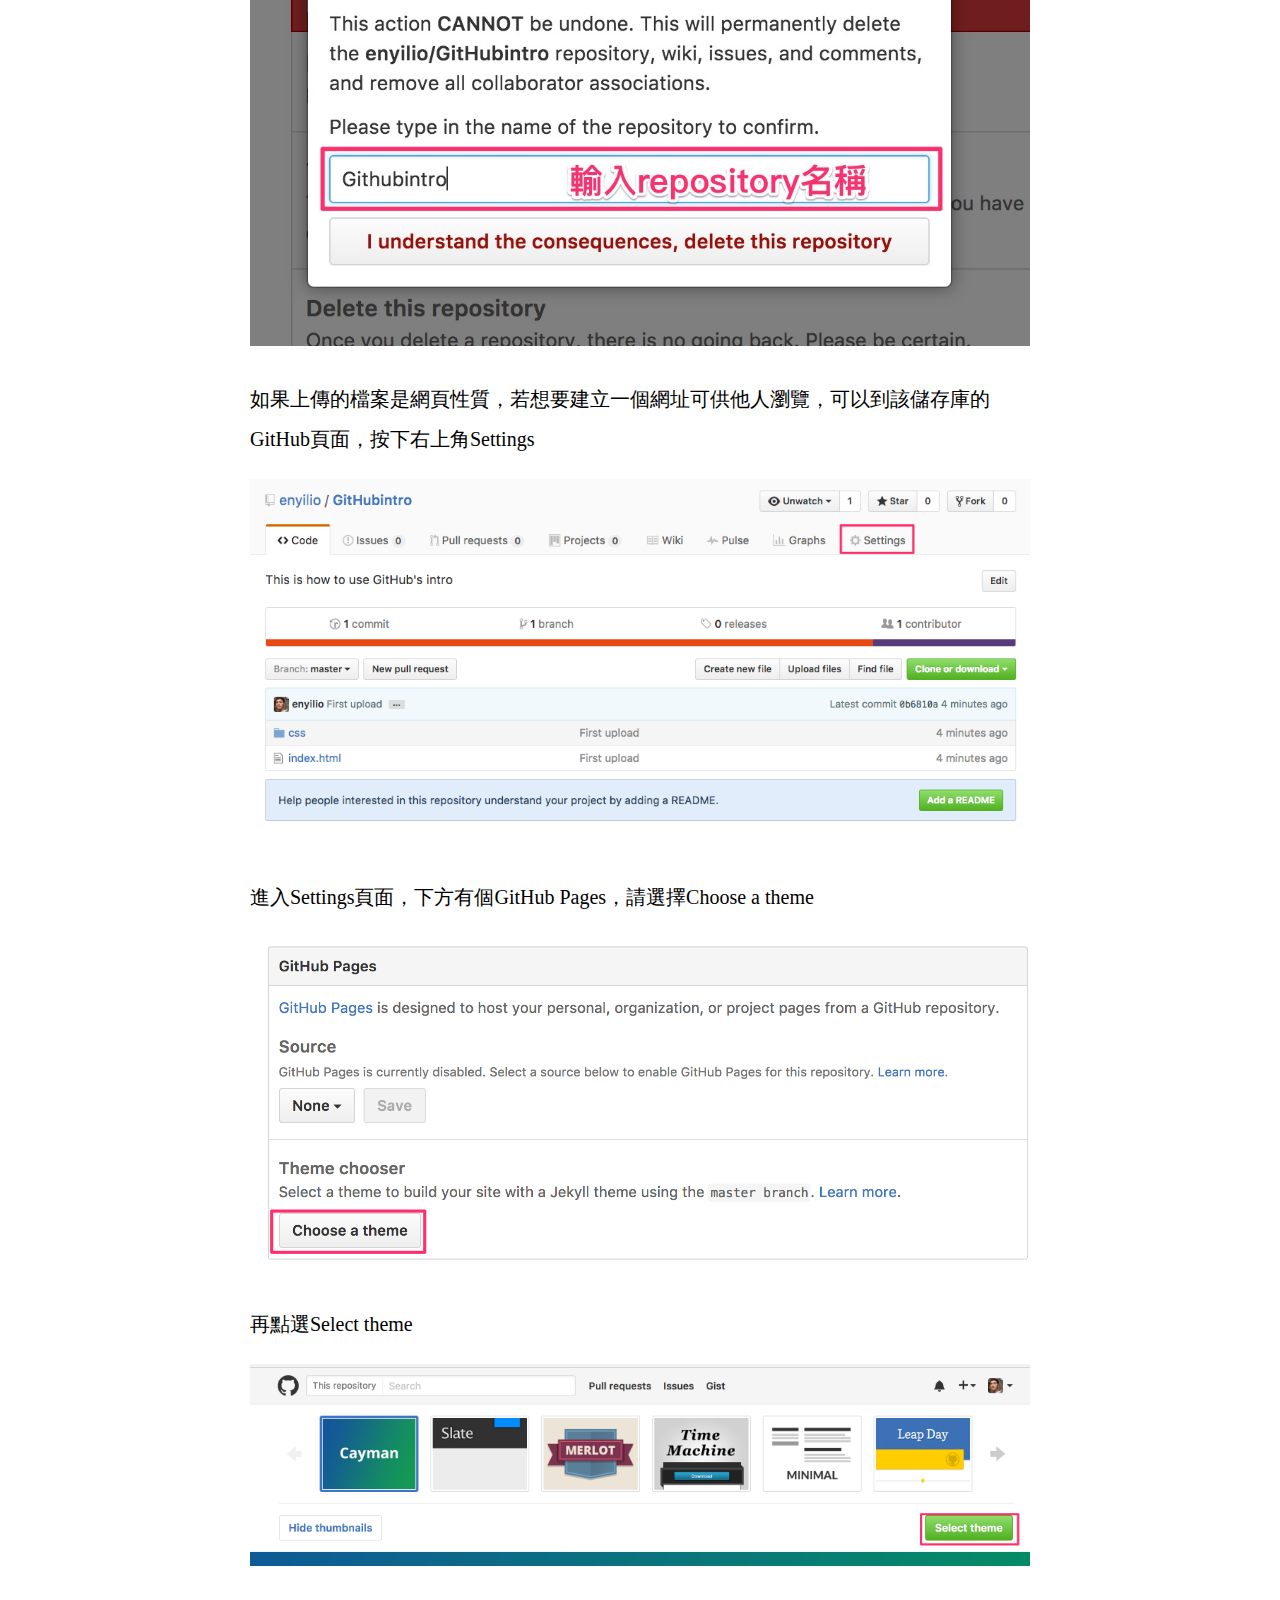
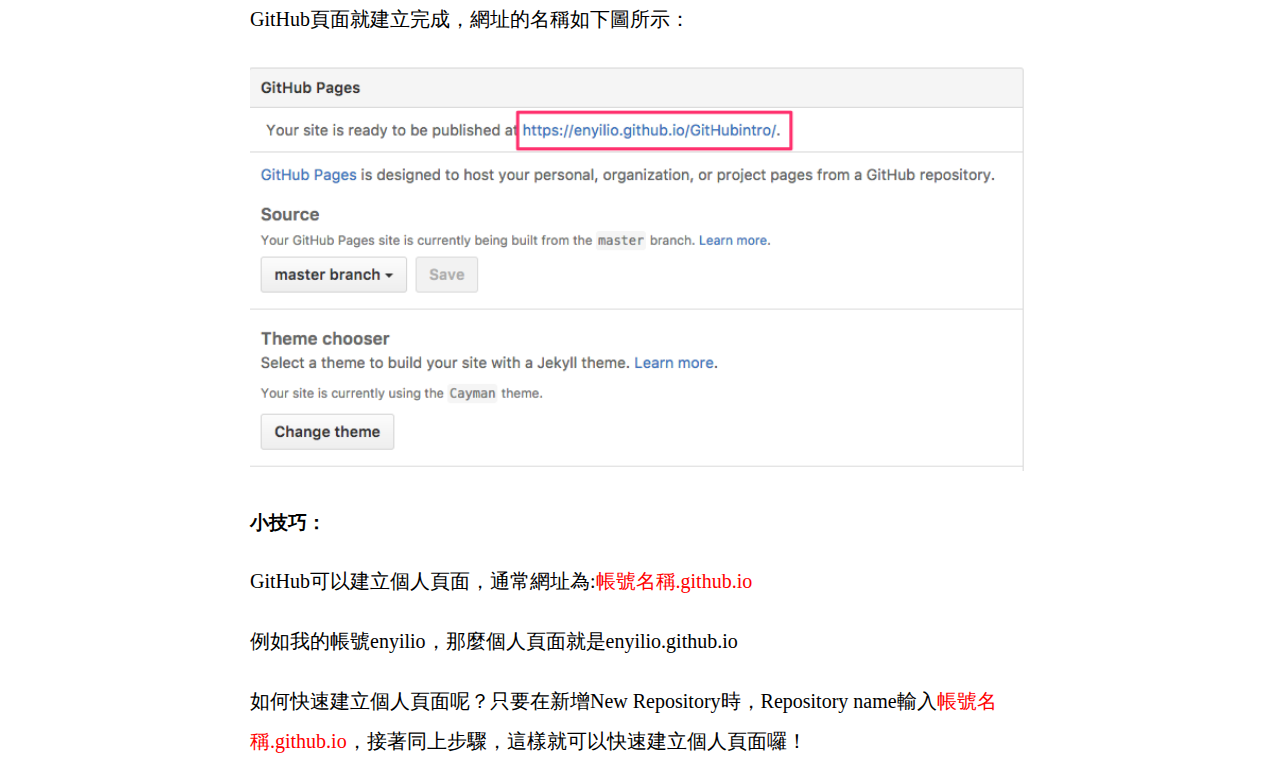
==== commit e5f01ddb: "Github1 edit" ====
--- a/github1.html
+++ b/github1.html
@@ -56,7 +56,14 @@
         <p><img src="images/github1/image035.jpg" alt=""></p>
         <p>下方還輸入回覆與建議的內容，再按下Comment on this commit</p>
         <p><img src="images/github1/image036.jpg" alt=""></p>
+        <p>若今天這個repository儲存庫不想保存了，想要刪除它，請先點選Settings</p>
+        <p><img src="images/github1/image027.png" alt=""></p>
+		<p>進入Settings頁面，最下方有個Danger Zone，點選Delet this repository</p>
+		<p><img src="images/github1/image037.jpg" alt=""></p>
+        <p>請在框框內輸入Repository名稱，按下送出即可將儲存庫刪除。</p>
+        <p><img src="images/github1/image038.jpg" alt=""></p>
         <p>如果上傳的檔案是網頁性質，若想要建立一個網址可供他人瀏覽，可以到該儲存庫的GitHub頁面，按下右上角Settings</p>
+
         <p><img src="images/github1/image027.png" alt=""></p>
         <p>進入Settings頁面，下方有個GitHub Pages，請選擇Choose a theme</p>
         <p><img src="images/github1/image029.png" alt=""></p>
